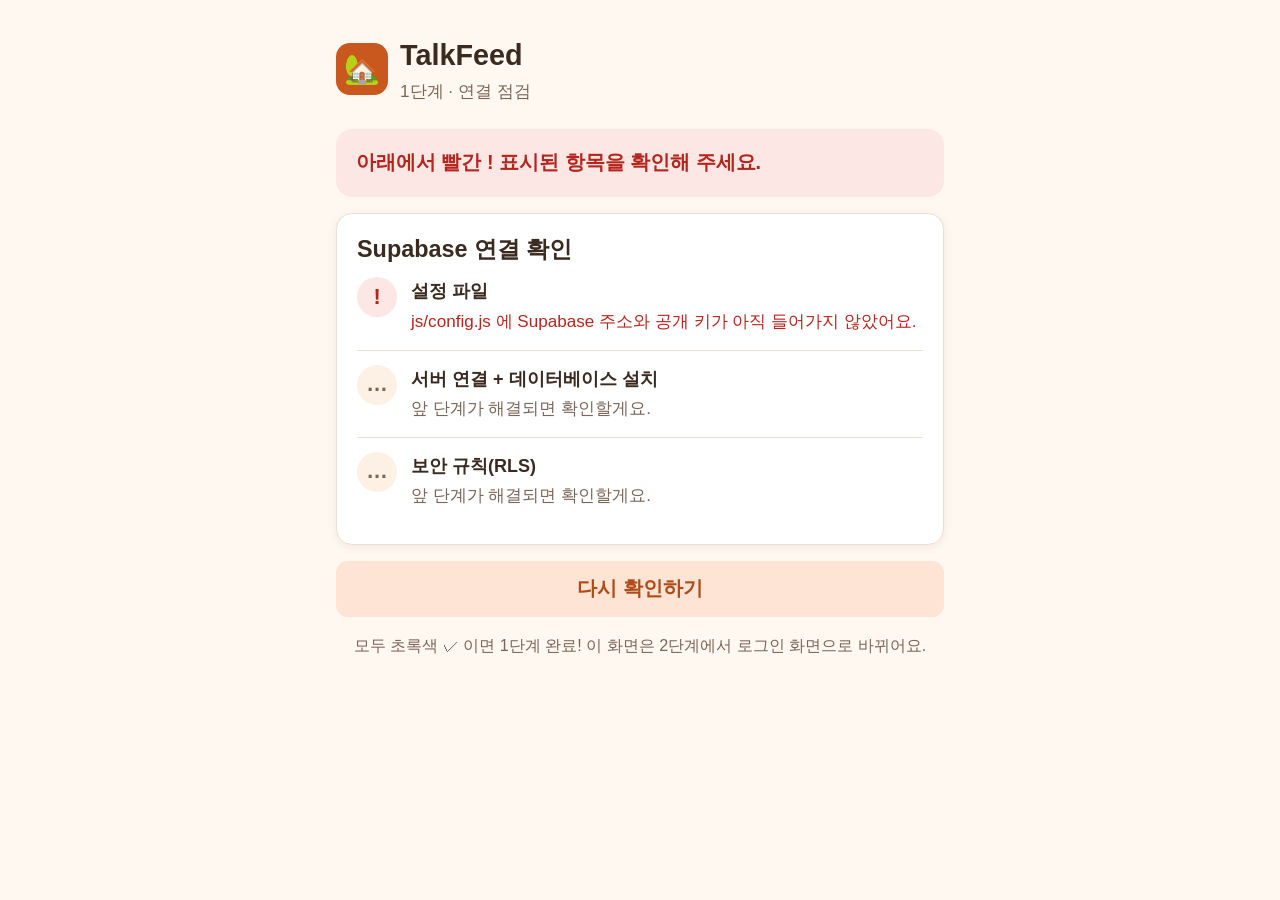
==== index.html @ 5d94b7b0 "1단계: 프로젝트 구조, Supabase 연결 점검 화면, DB 스키마와 RLS 설계 - 순수 HTML/CSS/JS 앱 골격 (큰 글씨, 누르기 쉬운 버튼, 따뜻한 색상) - Su" ====
<!doctype html>
<html lang="ko">
<head>
  <meta charset="utf-8">
  <meta name="viewport" content="width=device-width, initial-scale=1, viewport-fit=cover">
  <meta name="theme-color" content="#c9581f">
  <meta name="description" content="우리 가족끼리만 쓰는 소식·채팅 앱">
  <title>TalkFeed</title>
  <link rel="stylesheet" href="css/style.css">
  <!-- Supabase 라이브러리 (프로젝트에 포함된 파일) -->
  <script src="vendor/supabase.js" defer></script>
  <script type="module" src="js/app.js"></script>
</head>
<body>
  <div id="app">
    <div class="splash"><div class="spinner" aria-label="불러오는 중"></div></div>
  </div>
  <noscript>
    <p style="padding:20px">TalkFeed를 쓰려면 브라우저에서 JavaScript를 켜 주세요.</p>
  </noscript>
</body>
</html>
---- css/style.css ----
/* =====================================================================
   TalkFeed 디자인
   - 따뜻한 크림·주황 톤
   - 기본 글씨 18px (부모님도 읽기 쉽게)
   - 버튼 높이 최소 56px (손가락으로 누르기 쉽게)
   ===================================================================== */

:root {
  --bg: #fff8f1;
  --surface: #ffffff;
  --surface-soft: #fdf1e6;
  --primary: #c9581f;
  --primary-hover: #b04a16;
  --primary-soft: #fde4d4;
  --text: #3a2a20;
  --muted: #7a6558;
  --border: #eadfd4;
  --ok: #2e7d4f;
  --ok-soft: #e1f3e8;
  --warn: #a86200;
  --warn-soft: #fff1d6;
  --danger: #b3261e;
  --danger-soft: #fde7e5;

  --radius: 16px;
  --radius-sm: 12px;
  --shadow: 0 2px 10px rgba(90, 50, 20, 0.08);
  --tap: 56px;
  --max-width: 640px;

  --font: -apple-system, BlinkMacSystemFont, "Apple SD Gothic Neo", "Malgun Gothic",
    "Noto Sans KR", "Segoe UI", Roboto, sans-serif;
}

* { box-sizing: border-box; }

html {
  font-size: 18px;
  -webkit-text-size-adjust: 100%;
  text-size-adjust: 100%;
}

body {
  margin: 0;
  min-height: 100vh;
  min-height: 100dvh;
  background: var(--bg);
  color: var(--text);
  font-family: var(--font);
  line-height: 1.6;
  word-break: keep-all;
  overflow-wrap: anywhere;
  -webkit-tap-highlight-color: transparent;
}

img { max-width: 100%; display: block; }

h1, h2, h3 { line-height: 1.35; margin: 0 0 0.5em; }
h1 { font-size: 1.6rem; }
h2 { font-size: 1.3rem; }
h3 { font-size: 1.1rem; }
p { margin: 0 0 0.8em; }

a { color: var(--primary); }

/* ---------- 화면 틀 ---------- */
.page {
  width: 100%;
  max-width: var(--max-width);
  margin: 0 auto;
  padding: 20px 16px calc(32px + env(safe-area-inset-bottom));
}

.brand {
  display: flex;
  align-items: center;
  gap: 12px;
  margin: 12px 0 24px;
}
.brand-logo {
  width: 52px;
  height: 52px;
  border-radius: 14px;
  background: var(--primary);
  color: #fff;
  display: grid;
  place-items: center;
  font-size: 1.6rem;
  flex: none;
}
.brand-name { font-size: 1.6rem; font-weight: 800; margin: 0; }
.brand-sub { color: var(--muted); margin: 0; font-size: 0.95rem; }

/* ---------- 카드 ---------- */
.card {
  background: var(--surface);
  border: 1px solid var(--border);
  border-radius: var(--radius);
  box-shadow: var(--shadow);
  padding: 20px;
  margin-bottom: 16px;
}

/* ---------- 버튼 ---------- */
.btn {
  display: inline-flex;
  align-items: center;
  justify-content: center;
  gap: 8px;
  min-height: var(--tap);
  padding: 12px 22px;
  border: 0;
  border-radius: var(--radius-sm);
  background: var(--primary);
  color: #fff;
  font: inherit;
  font-size: 1.1rem;
  font-weight: 700;
  cursor: pointer;
  text-decoration: none;
  touch-action: manipulation;
}
.btn:hover { background: var(--primary-hover); }
.btn:active { transform: scale(0.98); }
.btn:disabled { opacity: 0.55; cursor: default; transform: none; }
.btn:focus-visible,
.input:focus-visible { outline: 3px solid #f2a679; outline-offset: 2px; }
.btn-block { display: flex; width: 100%; }
.btn-secondary { background: var(--primary-soft); color: var(--primary-hover); }
.btn-secondary:hover { background: #fbd5bd; }
.btn-ghost { background: transparent; color: var(--primary); }
.btn-ghost:hover { background: var(--primary-soft); }
.btn-danger { background: var(--danger); }

/* ---------- 입력칸 ---------- */
.field { margin-bottom: 16px; }
.label { display: block; font-weight: 700; margin-bottom: 6px; }
.input {
  width: 100%;
  min-height: var(--tap);
  padding: 12px 16px;
  border: 2px solid var(--border);
  border-radius: var(--radius-sm);
  background: #fff;
  color: var(--text);
  font: inherit;
  font-size: 1.05rem; /* 16px 이상이어야 아이폰에서 화면이 확대되지 않음 */
}
.input:focus { border-color: var(--primary); }
.hint { color: var(--muted); font-size: 0.9rem; margin-top: 4px; }

/* ---------- 점검 목록 (1단계 연결 확인 화면) ---------- */
.checklist { list-style: none; margin: 0; padding: 0; }
.check {
  display: flex;
  gap: 14px;
  align-items: flex-start;
  padding: 14px 0;
  border-top: 1px solid var(--border);
}
.check:first-child { border-top: 0; padding-top: 0; }
.check-icon {
  flex: none;
  width: 40px;
  height: 40px;
  border-radius: 50%;
  display: grid;
  place-items: center;
  font-size: 1.2rem;
  font-weight: 800;
  background: var(--surface-soft);
  color: var(--muted);
}
.check.ok .check-icon { background: var(--ok-soft); color: var(--ok); }
.check.fail .check-icon { background: var(--danger-soft); color: var(--danger); }
.check.warn .check-icon { background: var(--warn-soft); color: var(--warn); }
.check-title { font-weight: 700; margin: 0; }
.check-detail { margin: 2px 0 0; color: var(--muted); font-size: 0.95rem; }
.check.fail .check-detail { color: var(--danger); }

.banner {
  border-radius: var(--radius);
  padding: 18px 20px;
  font-weight: 700;
  font-size: 1.1rem;
  margin-bottom: 16px;
}
.banner.ok { background: var(--ok-soft); color: var(--ok); }
.banner.fail { background: var(--danger-soft); color: var(--danger); }
.banner.wait { background: var(--surface-soft); color: var(--muted); }

/* ---------- 로딩 ---------- */
.spinner {
  width: 22px;
  height: 22px;
  border: 3px solid currentColor;
  border-right-color: transparent;
  border-radius: 50%;
  animation: spin 0.8s linear infinite;
}
@keyframes spin { to { transform: rotate(360deg); } }

.splash {
  min-height: 100vh;
  min-height: 100dvh;
  display: grid;
  place-items: center;
  color: var(--muted);
}

/* ---------- 알림 토스트 ---------- */
.toast {
  position: fixed;
  left: 50%;
  bottom: calc(24px + env(safe-area-inset-bottom));
  transform: translateX(-50%);
  max-width: calc(100% - 32px);
  background: rgba(58, 42, 32, 0.94);
  color: #fff;
  padding: 14px 20px;
  border-radius: var(--radius-sm);
  font-size: 1rem;
  z-index: 1000;
}

.muted { color: var(--muted); }
.small { font-size: 0.9rem; }
.center { text-align: center; }
.stack > * + * { margin-top: 12px; }

@media (prefers-reduced-motion: reduce) {
  .spinner { animation-duration: 2s; }
  .btn:active { transform: none; }
}
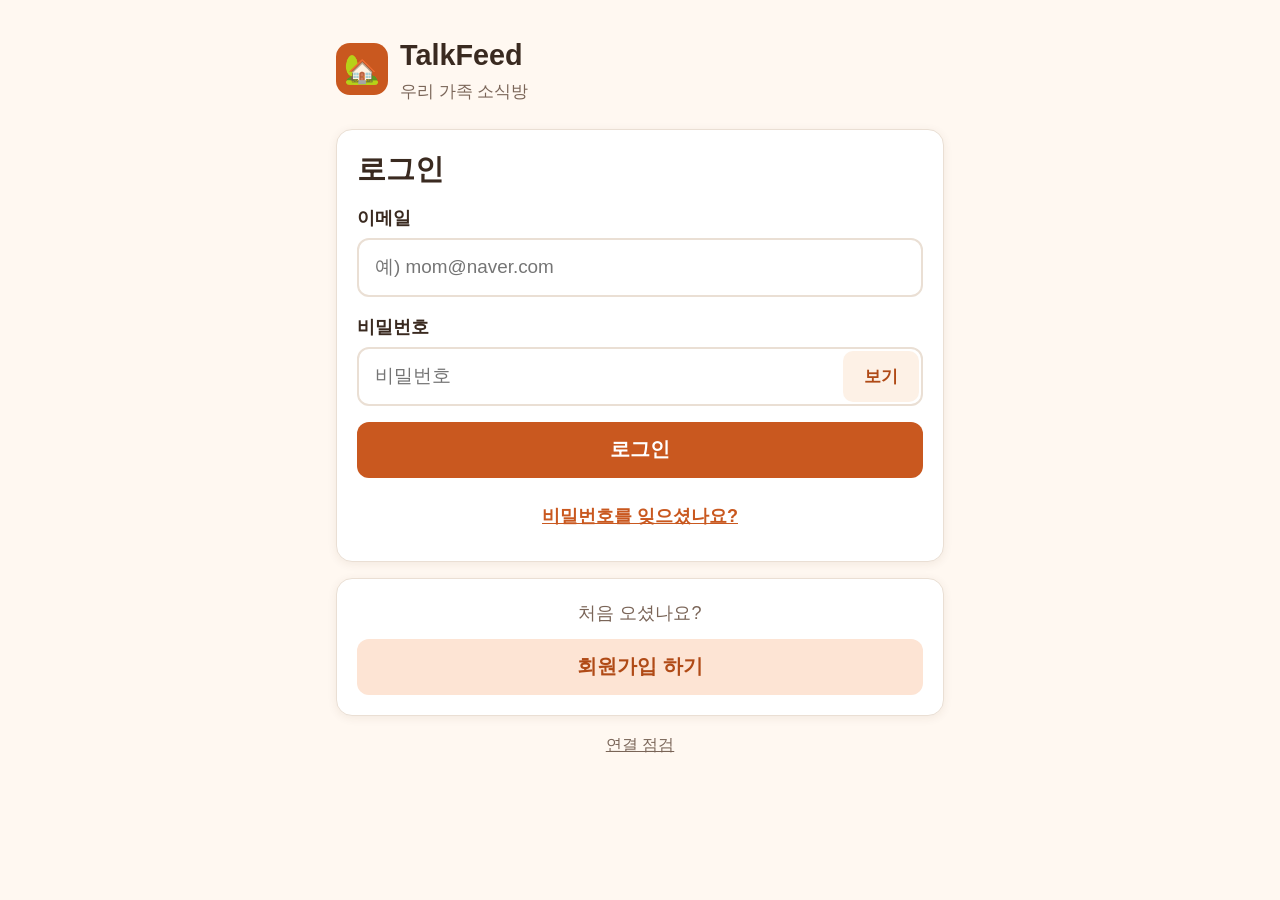
==== commit a9870b00: "5단계: 실시간 채팅 - 그룹 채팅방: 새로고침 없이 메시지 수신(Supabase Realtime), 날짜 줄, 이름·말풍선 묶음 - 사진 보내기(자동 축소, 한 번에 10장), " ====
--- a/index.html
+++ b/index.html
@@ -2,7 +2,7 @@
 <html lang="ko">
 <head>
   <meta charset="utf-8">
-  <meta name="viewport" content="width=device-width, initial-scale=1, viewport-fit=cover">
+  <meta name="viewport" content="width=device-width, initial-scale=1, viewport-fit=cover, interactive-widget=resizes-content">
   <meta name="theme-color" content="#c9581f">
   <meta name="description" content="우리 가족끼리만 쓰는 소식·채팅 앱">
   <title>TalkFeed</title>
--- a/css/style.css
+++ b/css/style.css
@@ -34,6 +34,9 @@
 
 * { box-sizing: border-box; }
 
+/* hidden 속성이 붙은 요소는 항상 숨김 (버튼 등의 display 설정보다 우선) */
+[hidden] { display: none !important; }
+
 html {
   font-size: 18px;
   -webkit-text-size-adjust: 100%;
@@ -189,6 +192,104 @@
 .banner.fail { background: var(--danger-soft); color: var(--danger); }
 .banner.wait { background: var(--surface-soft); color: var(--muted); }
 
+/* ---------- 위쪽 막대 ---------- */
+.appbar {
+  position: sticky;
+  top: 0;
+  z-index: 50;
+  background: rgba(255, 248, 241, 0.96);
+  backdrop-filter: blur(8px);
+  -webkit-backdrop-filter: blur(8px);
+  border-bottom: 1px solid var(--border);
+  padding-top: env(safe-area-inset-top);
+}
+.appbar-inner {
+  max-width: var(--max-width);
+  margin: 0 auto;
+  min-height: 64px;
+  padding: 0 8px;
+  display: grid;
+  grid-template-columns: 1fr auto 1fr;
+  align-items: center;
+  gap: 8px;
+}
+.appbar-title {
+  margin: 0;
+  font-size: 1.2rem;
+  font-weight: 800;
+  text-align: center;
+  white-space: nowrap;
+  overflow: hidden;
+  text-overflow: ellipsis;
+}
+.appbar-side { display: flex; align-items: center; min-width: 0; }
+.appbar-right { justify-content: flex-end; }
+
+.btn-small {
+  min-height: 48px;
+  padding: 8px 12px;
+  font-size: 1rem;
+}
+
+/* ---------- 비밀번호 칸 + 보기 버튼 ---------- */
+.pw-wrap { position: relative; }
+.pw-wrap .input { padding-right: 92px; }
+.pw-toggle {
+  position: absolute;
+  top: 4px;
+  right: 4px;
+  bottom: 4px;
+  min-width: 76px;
+  border: 0;
+  border-radius: 10px;
+  background: var(--surface-soft);
+  color: var(--primary-hover);
+  font: inherit;
+  font-size: 0.95rem;
+  font-weight: 700;
+  cursor: pointer;
+}
+
+/* ---------- 폼 안내/오류 상자 ---------- */
+.form-msg {
+  border-radius: var(--radius-sm);
+  padding: 14px 16px;
+  margin-bottom: 16px;
+  font-weight: 600;
+}
+.form-msg.error { background: var(--danger-soft); color: var(--danger); }
+.form-msg.success { background: var(--ok-soft); color: var(--ok); }
+.form-msg.info { background: var(--surface-soft); color: var(--muted); }
+
+.nick-status { margin: 6px 0 0; font-weight: 700; font-size: 0.95rem; min-height: 0; }
+.nick-status:empty { display: none; }
+.nick-status.good { color: var(--ok); }
+.nick-status.bad { color: var(--danger); }
+
+.link-strong { font-weight: 700; display: inline-block; padding: 10px 4px; }
+
+.spinner-sm { width: 18px; height: 18px; border-width: 3px; }
+
+/* ---------- 프로필 동그라미 ---------- */
+.avatar {
+  flex: none;
+  width: 44px;
+  height: 44px;
+  border-radius: 50%;
+  background: var(--primary-soft);
+  color: var(--primary-hover);
+  display: grid;
+  place-items: center;
+  font-weight: 800;
+  font-size: 1.1rem;
+}
+.avatar-sm { width: 32px; height: 32px; font-size: 0.9rem; }
+.avatar-lg { width: 64px; height: 64px; font-size: 1.6rem; }
+
+.welcome { display: flex; align-items: center; gap: 16px; }
+.welcome-hello { font-size: 1.25rem; font-weight: 800; margin: 0; }
+.big-emoji { font-size: 3rem; line-height: 1; }
+
 /* ---------- 로딩 ---------- */
 .spinner {
   width: 22px;
@@ -214,7 +315,9 @@
   left: 50%;
   bottom: calc(24px + env(safe-area-inset-bottom));
   transform: translateX(-50%);
+  width: max-content;
   max-width: calc(100% - 32px);
+  text-align: center;
   background: rgba(58, 42, 32, 0.94);
   color: #fff;
   padding: 14px 20px;
@@ -232,3 +335,546 @@
   .spinner { animation-duration: 2s; }
   .btn:active { transform: none; }
 }
+
+/* ---------- 3단계: 홈 · 초대 · 그룹 ---------- */
+.section-title {
+  font-size: 1.15rem;
+  margin: 8px 4px 12px;
+}
+
+.invite-card {
+  border: 2px solid #f2b48f;
+  background: #fffaf6;
+}
+.invite-from { color: var(--muted); margin: 0 0 4px; font-size: 0.95rem; }
+.invite-group { font-size: 1.35rem; font-weight: 800; margin: 0 0 6px; }
+
+.btn-row { display: grid; grid-template-columns: 2fr 1fr; gap: 10px; }
+
+.group-list { list-style: none; margin: 0 0 16px; padding: 0; }
+.group-list li + li { margin-top: 12px; }
+.group-item {
+  display: flex;
+  align-items: center;
+  gap: 14px;
+  min-height: 84px;
+  padding: 16px 18px;
+  background: var(--surface);
+  border: 1px solid var(--border);
+  border-radius: var(--radius);
+  box-shadow: var(--shadow);
+  color: var(--text);
+  text-decoration: none;
+}
+.group-item:active { background: var(--surface-soft); }
+.group-icon {
+  flex: none;
+  width: 52px;
+  height: 52px;
+  border-radius: 14px;
+  background: var(--primary-soft);
+  display: grid;
+  place-items: center;
+  font-size: 1.6rem;
+}
+.group-text { flex: 1; min-width: 0; }
+.group-name {
+  margin: 0;
+  font-size: 1.15rem;
+  font-weight: 800;
+  overflow: hidden;
+  text-overflow: ellipsis;
+  white-space: nowrap;
+}
+.chevron { color: var(--muted); font-size: 2rem; line-height: 1; }
+
+.empty { text-align: center; padding: 8px 0 4px; }
+.empty .big-emoji { margin-bottom: 8px; }
+.empty-title { font-size: 1.15rem; font-weight: 800; margin-bottom: 6px; }
+
+.my-nick {
+  background: var(--surface-soft);
+  border-radius: var(--radius-sm);
+  padding: 14px 16px;
+  margin: 12px 0 16px;
+  text-align: center;
+}
+.my-nick-value { font-size: 1.5rem; font-weight: 800; color: var(--primary-hover); margin: 4px 0 0; }
+
+/* 아래쪽 탭 (소식 · 채팅 · 가족) */
+.page-with-tabs { padding-bottom: calc(110px + env(safe-area-inset-bottom)); }
+.tabbar {
+  position: fixed;
+  left: 0;
+  right: 0;
+  bottom: 0;
+  z-index: 60;
+  background: rgba(255, 255, 255, 0.97);
+  border-top: 1px solid var(--border);
+  padding-bottom: env(safe-area-inset-bottom);
+  box-shadow: 0 -2px 10px rgba(90, 50, 20, 0.06);
+}
+.tabbar-inner {
+  max-width: var(--max-width);
+  margin: 0 auto;
+  display: grid;
+  grid-template-columns: repeat(3, 1fr);
+}
+.tab {
+  display: flex;
+  flex-direction: column;
+  align-items: center;
+  justify-content: center;
+  gap: 2px;
+  min-height: 68px;
+  color: var(--muted);
+  text-decoration: none;
+  font-weight: 700;
+  font-size: 0.95rem;
+  position: relative;
+}
+.tab-icon { font-size: 1.5rem; line-height: 1.1; filter: grayscale(0.6); opacity: 0.75; }
+.tab.active { color: var(--primary); }
+.tab.active .tab-icon { filter: none; opacity: 1; }
+.tab.active::before {
+  content: '';
+  position: absolute;
+  top: 0;
+  left: 25%;
+  right: 25%;
+  height: 4px;
+  border-radius: 0 0 4px 4px;
+  background: var(--primary);
+}
+
+/* 사람 목록 */
+.people { list-style: none; margin: 0; padding: 0; }
+.person {
+  display: flex;
+  align-items: center;
+  gap: 12px;
+  padding: 12px 0;
+  border-top: 1px solid var(--border);
+}
+.person:first-child { border-top: 0; padding-top: 0; }
+.person:last-child { padding-bottom: 0; }
+.person-text { flex: 1; min-width: 0; }
+.person-name { margin: 0; font-weight: 700; display: flex; flex-wrap: wrap; align-items: center; gap: 6px; }
+.badge {
+  display: inline-block;
+  font-size: 0.8rem;
+  font-weight: 700;
+  padding: 1px 8px;
+  border-radius: 999px;
+  background: var(--surface-soft);
+  color: var(--muted);
+}
+.badge-owner { background: var(--primary-soft); color: var(--primary-hover); }
+
+.btn-danger-text { color: var(--danger); }
+.btn-danger-text:hover { background: var(--danger-soft); }
+
+/* 아래쪽 탭이 있는 화면에서는 알림 문구를 탭 위로 */
+body:has(.tabbar) .toast { bottom: calc(88px + env(safe-area-inset-bottom)); }
+
+/* ---------- 4단계: 소식(피드) ---------- */
+.textarea { min-height: 0; resize: vertical; line-height: 1.6; display: block; }
+
+.compose-prompt {
+  display: flex;
+  align-items: center;
+  gap: 12px;
+  padding: 14px 16px;
+  text-decoration: none;
+  color: var(--muted);
+}
+.compose-fake-input {
+  flex: 1;
+  min-width: 0;
+  white-space: nowrap;
+  overflow: hidden;
+  text-overflow: ellipsis;
+  min-height: 52px;
+  display: flex;
+  align-items: center;
+  padding: 0 16px;
+  border: 2px solid var(--border);
+  border-radius: 999px;
+  background: var(--bg);
+  font-size: 1rem;
+  line-height: 48px;
+  display: block;
+}
+.compose-photo { font-size: 1.6rem; }
+
+.new-pill {
+  position: sticky;
+  top: calc(72px + env(safe-area-inset-top));
+  z-index: 40;
+  display: block;
+  margin: 0 auto 12px;
+  padding: 12px 20px;
+  border: 0;
+  border-radius: 999px;
+  background: var(--primary);
+  color: #fff;
+  font: inherit;
+  font-weight: 700;
+  box-shadow: 0 4px 14px rgba(150, 70, 20, 0.3);
+  cursor: pointer;
+}
+.new-pill[hidden] { display: none; }
+
+.post { padding: 18px 16px 8px; }
+.post-head { display: flex; align-items: center; gap: 12px; margin-bottom: 12px; }
+.post-meta { flex: 1; min-width: 0; }
+.post-author { margin: 0; font-weight: 800; }
+.post-time { margin: 0; color: var(--muted); font-size: 0.9rem; }
+.more-btn {
+  flex: none;
+  width: 48px;
+  height: 48px;
+  border: 0;
+  border-radius: 50%;
+  background: transparent;
+  color: var(--muted);
+  font-size: 1.6rem;
+  line-height: 1;
+  cursor: pointer;
+}
+.more-btn:hover, .more-btn[aria-expanded='true'] { background: var(--surface-soft); }
+.owner-menu { display: grid; grid-template-columns: 1fr 1fr; gap: 8px; margin-bottom: 12px; }
+.owner-menu[hidden] { display: none; }
+.owner-menu .btn { font-size: 1rem; padding: 10px; }
+
+.post-text { white-space: pre-wrap; font-size: 1.05rem; margin: 0 0 12px; }
+.post-text.clamp {
+  display: -webkit-box;
+  -webkit-line-clamp: 8;
+  -webkit-box-orient: vertical;
+  overflow: hidden;
+}
+.read-more { display: inline-block; font-weight: 700; margin: -6px 0 12px; padding: 6px 0; }
+
+/* 사진 묶음 */
+.photos {
+  display: grid;
+  gap: 4px;
+  margin: 0 -16px 8px;
+  overflow: hidden;
+}
+.photos-1 { grid-template-columns: 1fr; }
+.photos-2, .photos-3, .photos-4 { grid-template-columns: 1fr 1fr; }
+.photos-3 .photo:first-child { grid-column: 1 / -1; }
+.photo {
+  position: relative;
+  display: block;
+  padding: 0;
+  border: 0;
+  background: var(--surface-soft);
+  cursor: zoom-in;
+  aspect-ratio: 1 / 1;
+  overflow: hidden;
+}
+.photos-1 .photo { aspect-ratio: auto; max-height: 75vh; }
+.photos-3 .photo:first-child { aspect-ratio: 16 / 9; }
+.photo img { width: 100%; height: 100%; object-fit: cover; }
+.photos-1 .photo img { height: auto; max-height: 75vh; object-fit: contain; margin: 0 auto; }
+.photo-more {
+  position: absolute;
+  inset: 0;
+  display: grid;
+  place-items: center;
+  background: rgba(0, 0, 0, 0.45);
+  color: #fff;
+  font-size: 1.8rem;
+  font-weight: 800;
+}
+.photo-missing {
+  display: grid;
+  place-items: center;
+  height: 100%;
+  min-height: 120px;
+  color: var(--muted);
+  font-size: 0.9rem;
+}
+.photos-stacked { grid-template-columns: 1fr; gap: 8px; }
+.photos-stacked .photo { aspect-ratio: auto; }
+.photos-stacked .photo img { height: auto; object-fit: contain; }
+
+.post-actions {
+  display: grid;
+  grid-template-columns: 1fr 1fr;
+  border-top: 1px solid var(--border);
+  margin: 4px -16px 0;
+}
+.post-actions:has(> :only-child) { grid-template-columns: 1fr; }
+.action {
+  display: flex;
+  align-items: center;
+  justify-content: center;
+  gap: 8px;
+  min-height: 56px;
+  border: 0;
+  background: transparent;
+  color: var(--text);
+  font: inherit;
+  font-weight: 700;
+  text-decoration: none;
+  cursor: pointer;
+}
+.action:hover { background: var(--surface-soft); }
+.action.liked { color: #d0342c; }
+.like-icon { font-size: 1.3rem; }
+.likers { margin: 0; padding: 0 0 10px; color: var(--muted); font-size: 0.95rem; }
+.likers:empty { display: none; }
+
+/* 댓글 */
+.comment-list { list-style: none; margin: 0; padding: 0; }
+.comment { display: flex; gap: 10px; padding: 12px 0; border-top: 1px solid var(--border); }
+.comment:first-child { border-top: 0; padding-top: 4px; }
+.comment-body { flex: 1; min-width: 0; }
+.comment-meta { margin: 0; color: var(--muted); font-size: 0.9rem; }
+.comment-meta strong { color: var(--text); font-size: 1rem; }
+.comment-text { margin: 2px 0 0; white-space: pre-wrap; }
+.comment-tools { display: flex; gap: 4px; margin-top: 4px; }
+.comment-body .textarea { margin-top: 6px; }
+.link-btn {
+  min-height: 40px;
+  padding: 4px 10px;
+  border: 0;
+  border-radius: 8px;
+  background: transparent;
+  color: var(--muted);
+  font: inherit;
+  font-size: 0.95rem;
+  font-weight: 700;
+  cursor: pointer;
+}
+.link-btn:hover { background: var(--surface-soft); }
+.link-btn.danger { color: var(--danger); }
+
+/* 아래쪽 고정 입력칸 (댓글, 채팅) */
+.page-with-composer { padding-bottom: calc(110px + env(safe-area-inset-bottom)); }
+.composer {
+  position: fixed;
+  left: 0;
+  right: 0;
+  bottom: 0;
+  z-index: 60;
+  background: rgba(255, 255, 255, 0.98);
+  border-top: 1px solid var(--border);
+  padding: 10px 12px calc(10px + env(safe-area-inset-bottom));
+  box-shadow: 0 -2px 10px rgba(90, 50, 20, 0.06);
+}
+.composer-inner {
+  max-width: var(--max-width);
+  margin: 0 auto;
+  display: flex;
+  align-items: flex-end;
+  gap: 8px;
+}
+.composer-input { flex: 1; resize: none; max-height: 160px; min-height: 52px; padding: 12px 14px; }
+.composer-send { flex: none; min-width: 76px; min-height: 52px; padding: 10px 16px; }
+body:has(.composer) .toast { bottom: calc(96px + env(safe-area-inset-bottom)); }
+
+/* 글쓰기: 사진 미리보기 */
+.thumbs {
+  display: grid;
+  grid-template-columns: repeat(auto-fill, minmax(92px, 1fr));
+  gap: 8px;
+  margin: 12px 0;
+}
+.thumbs:empty { display: none; }
+.thumb { position: relative; aspect-ratio: 1 / 1; border-radius: 12px; overflow: hidden; background: var(--surface-soft); }
+.thumb img { width: 100%; height: 100%; object-fit: cover; }
+.thumb-remove {
+  position: absolute;
+  top: 4px;
+  right: 4px;
+  width: 36px;
+  height: 36px;
+  border: 0;
+  border-radius: 50%;
+  background: rgba(0, 0, 0, 0.6);
+  color: #fff;
+  font-size: 1rem;
+  font-weight: 800;
+  cursor: pointer;
+}
+
+/* 사진 크게 보기 */
+.no-scroll { overflow: hidden; }
+.lightbox {
+  position: fixed;
+  inset: 0;
+  z-index: 2000;
+  background: rgba(10, 6, 4, 0.94);
+  display: grid;
+  place-items: center;
+  padding: calc(64px + env(safe-area-inset-top)) 8px calc(24px + env(safe-area-inset-bottom));
+}
+.lb-img { max-width: 100%; max-height: 100%; object-fit: contain; }
+.lb-close {
+  position: absolute;
+  top: calc(10px + env(safe-area-inset-top));
+  right: 10px;
+  min-height: 48px;
+  padding: 8px 16px;
+  border: 0;
+  border-radius: 999px;
+  background: rgba(255, 255, 255, 0.18);
+  color: #fff;
+  font: inherit;
+  font-weight: 700;
+  cursor: pointer;
+}
+.lb-counter {
+  position: absolute;
+  top: calc(20px + env(safe-area-inset-top));
+  left: 16px;
+  color: #fff;
+  font-weight: 700;
+}
+.lb-nav {
+  position: absolute;
+  top: 50%;
+  transform: translateY(-50%);
+  width: 56px;
+  height: 56px;
+  border: 0;
+  border-radius: 50%;
+  background: rgba(255, 255, 255, 0.18);
+  color: #fff;
+  font-size: 2rem;
+  line-height: 1;
+  cursor: pointer;
+}
+.lb-prev { left: 8px; }
+.lb-next { right: 8px; }
+.lb-nav[hidden] { display: none; }
+
+/* 아주 작은 휴대폰(폭 360px 이하): 글쓰기 칸을 넓게 */
+@media (max-width: 360px) {
+  .compose-photo { display: none; }
+  .compose-fake-input { padding: 0 12px; }
+}
+
+/* ---------- 5단계: 채팅 ---------- */
+/* 키보드 높이(--kb)만큼 아래쪽 입력칸을 올림 */
+.composer { bottom: var(--kb, 0px); }
+
+.page-chat { padding-top: 12px; padding-bottom: calc(170px + env(safe-area-inset-bottom)); }
+.chat-composer { bottom: calc(68px + env(safe-area-inset-bottom) + var(--kb, 0px)); box-shadow: none; }
+/* 글자를 입력하는 동안에는 아래쪽 탭을 숨기고 입력칸을 맨 아래로 */
+body.typing .tabbar { display: none; }
+body.typing .chat-composer { bottom: var(--kb, 0px); }
+body.typing .page-chat { padding-bottom: calc(100px + env(safe-area-inset-bottom)); }
+
+.composer-photo {
+  flex: none;
+  width: 52px;
+  height: 52px;
+  border: 0;
+  border-radius: 12px;
+  background: var(--surface-soft);
+  font-size: 1.5rem;
+  cursor: pointer;
+}
+
+.chat-list { display: flex; flex-direction: column; gap: 6px; }
+.chat-empty { margin-top: 8px; }
+.chat-day { text-align: center; margin: 14px 0 8px; }
+.chat-day span {
+  display: inline-block;
+  padding: 4px 14px;
+  border-radius: 999px;
+  background: rgba(90, 50, 20, 0.08);
+  color: var(--muted);
+  font-size: 0.85rem;
+  font-weight: 600;
+}
+
+.chat-row { display: flex; align-items: flex-start; gap: 8px; max-width: 100%; }
+.chat-row.theirs:not(.continued) { margin-top: 8px; }
+.chat-row.mine { justify-content: flex-end; }
+.chat-avatar-space { width: 32px; flex: none; }
+.chat-col { min-width: 0; max-width: 88%; display: flex; flex-direction: column; }
+.chat-row.mine .chat-col { align-items: flex-end; }
+.chat-name { margin: 0 0 4px; font-size: 0.9rem; font-weight: 700; color: var(--muted); }
+.chat-line { display: flex; align-items: flex-end; gap: 6px; max-width: 100%; }
+.chat-row.mine .chat-line { flex-direction: row-reverse; }
+
+.chat-bubble {
+  padding: 10px 14px;
+  border-radius: 18px;
+  background: var(--surface);
+  border: 1px solid var(--border);
+  white-space: pre-wrap;
+  overflow-wrap: anywhere;
+  font-size: 1.05rem;
+  line-height: 1.5;
+  min-width: 0;
+}
+.chat-row.theirs .chat-bubble { border-top-left-radius: 6px; }
+.chat-row.mine .chat-bubble {
+  background: #ffd9b8;
+  border-color: #f7c49b;
+  border-top-right-radius: 6px;
+}
+.chat-row.continued .chat-bubble { border-radius: 18px; }
+
+.chat-photo {
+  display: block;
+  padding: 0;
+  border: 0;
+  border-radius: 16px;
+  overflow: hidden;
+  background: var(--surface-soft);
+  cursor: zoom-in;
+  max-width: 240px;
+}
+.chat-photo img { display: block; max-width: 100%; max-height: 320px; object-fit: cover; }
+.chat-photo .photo-missing { display: block; padding: 24px 16px; min-height: 0; }
+.chat-photo.pending img { opacity: 0.6; }
+
+.chat-meta {
+  flex: none;
+  display: flex;
+  flex-direction: column;
+  align-items: flex-start;
+  font-size: 0.8rem;
+  line-height: 1.2;
+  color: var(--muted);
+  padding-bottom: 2px;
+}
+.chat-row.mine .chat-meta { align-items: flex-end; }
+.chat-unread { color: #d98200; font-weight: 800; font-size: 0.85rem; }
+.chat-unread:empty { display: none; }
+.chat-status { color: var(--muted); display: flex; flex-direction: column; align-items: flex-end; gap: 2px; }
+.chat-failed { color: var(--danger); font-weight: 700; }
+.chat-row.pending .chat-bubble { opacity: 0.7; }
+
+.chat-new-pill {
+  position: fixed;
+  top: auto;
+  bottom: calc(150px + env(safe-area-inset-bottom) + var(--kb, 0px));
+  left: 50%;
+  transform: translateX(-50%);
+  z-index: 70;
+}
+
+/* 탭의 안 읽은 수 표시 */
+.tab-badge, .unread-badge {
+  min-width: 24px;
+  padding: 1px 8px;
+  border-radius: 999px;
+  background: #e5484d;
+  color: #fff;
+  font-size: 0.8rem;
+  font-weight: 800;
+  line-height: 1.5;
+  text-align: center;
+}
+.tab-badge { position: absolute; top: 6px; left: calc(50% + 8px); }
+.unread-badge { flex: none; font-size: 0.95rem; padding: 4px 10px; }
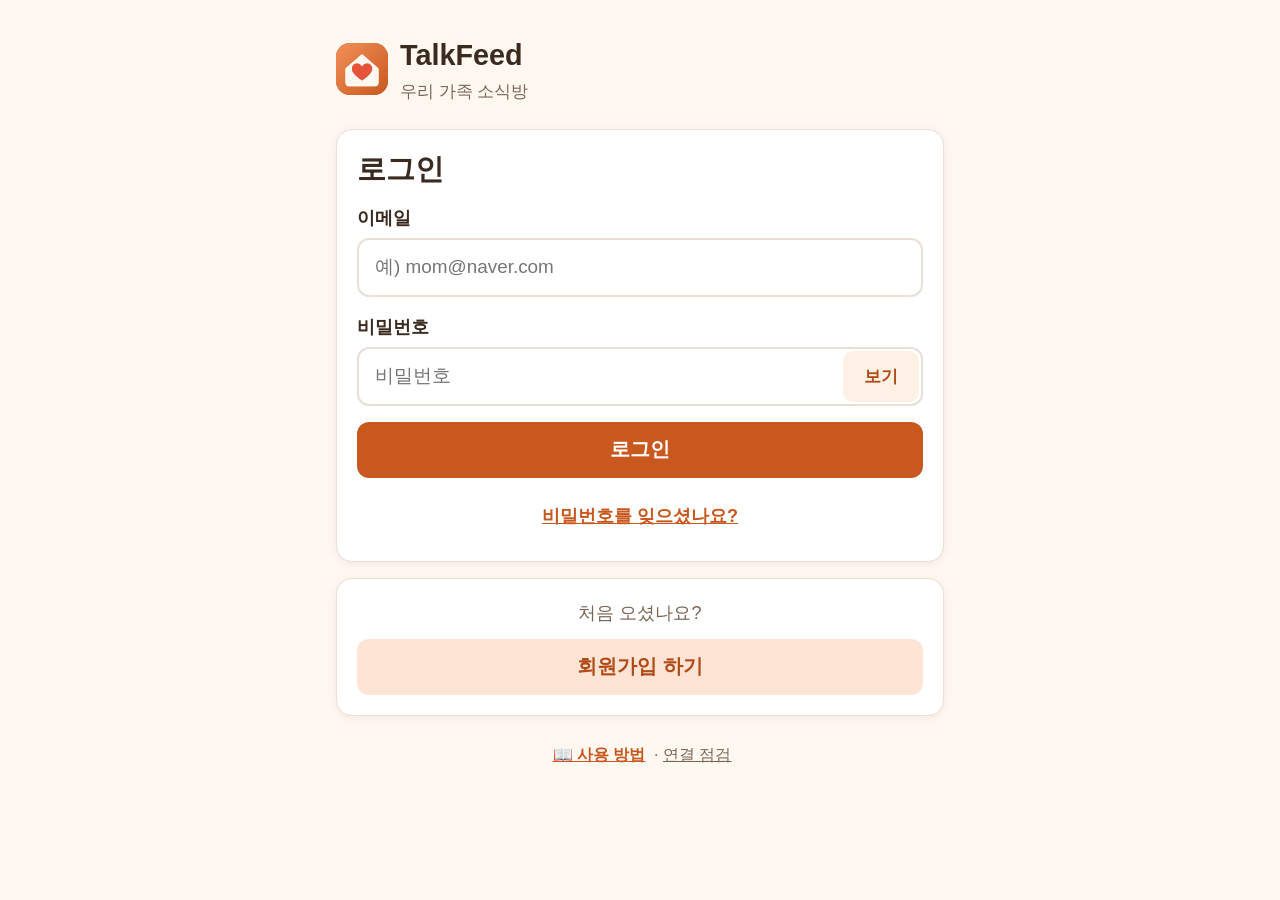
==== commit c93166db: "6단계: PWA(홈 화면 앱), 사용 방법, 가족 초대 링크, 보안 머리말 - 앱 아이콘(집 + 하트)과 manifest, 아이폰 홈 화면 설정 - 서비스 워커: 앱 화면 저장(인" ====
--- a/index.html
+++ b/index.html
@@ -6,6 +6,15 @@
   <meta name="theme-color" content="#c9581f">
   <meta name="description" content="우리 가족끼리만 쓰는 소식·채팅 앱">
   <title>TalkFeed</title>
+  <!-- 휴대폰 홈 화면에 앱처럼 추가하기 (PWA) -->
+  <link rel="manifest" href="/manifest.webmanifest">
+  <link rel="icon" href="/icons/favicon-32.png" sizes="32x32" type="image/png">
+  <link rel="icon" href="/icons/icon.svg" type="image/svg+xml">
+  <link rel="apple-touch-icon" href="/icons/apple-touch-icon.png">
+  <meta name="apple-mobile-web-app-capable" content="yes">
+  <meta name="mobile-web-app-capable" content="yes">
+  <meta name="apple-mobile-web-app-title" content="TalkFeed">
+  <meta name="apple-mobile-web-app-status-bar-style" content="default">
   <link rel="stylesheet" href="css/style.css">
   <!-- Supabase 라이브러리 (프로젝트에 포함된 파일) -->
   <script src="vendor/supabase.js" defer></script>
--- a/css/style.css
+++ b/css/style.css
@@ -878,3 +878,29 @@
 }
 .tab-badge { position: absolute; top: 6px; left: calc(50% + 8px); }
 .unread-badge { flex: none; font-size: 0.95rem; padding: 4px 10px; }
+
+/* ---------- 6단계: 설치 안내 · 사용 방법 ---------- */
+img.brand-logo { object-fit: cover; }
+
+.notice {
+  border-radius: var(--radius);
+  padding: 16px 18px;
+  margin-bottom: 16px;
+  border: 2px solid var(--border);
+  background: var(--surface);
+}
+.notice p { margin: 0 0 12px; }
+.notice-title { font-weight: 800; font-size: 1.1rem; }
+.notice-warn { border-color: #f2c66d; background: var(--warn-soft); }
+.notice-install { border-color: #f2b48f; background: #fffaf6; }
+
+.help h2 { margin-bottom: 12px; }
+.help h3 { margin: 18px 0 8px; font-size: 1.05rem; color: var(--primary-hover); }
+.help h3:first-of-type { margin-top: 8px; }
+.steps { margin: 0 0 8px; padding-left: 1.4em; }
+.steps li { margin-bottom: 8px; padding-left: 4px; }
+.bullets { margin: 0; padding-left: 1.2em; }
+.bullets li { margin-bottom: 10px; }
+
+.share-hint { margin-top: 20px; padding-top: 16px; border-top: 1px dashed var(--border); }
+.share-hint p { margin-bottom: 10px; }
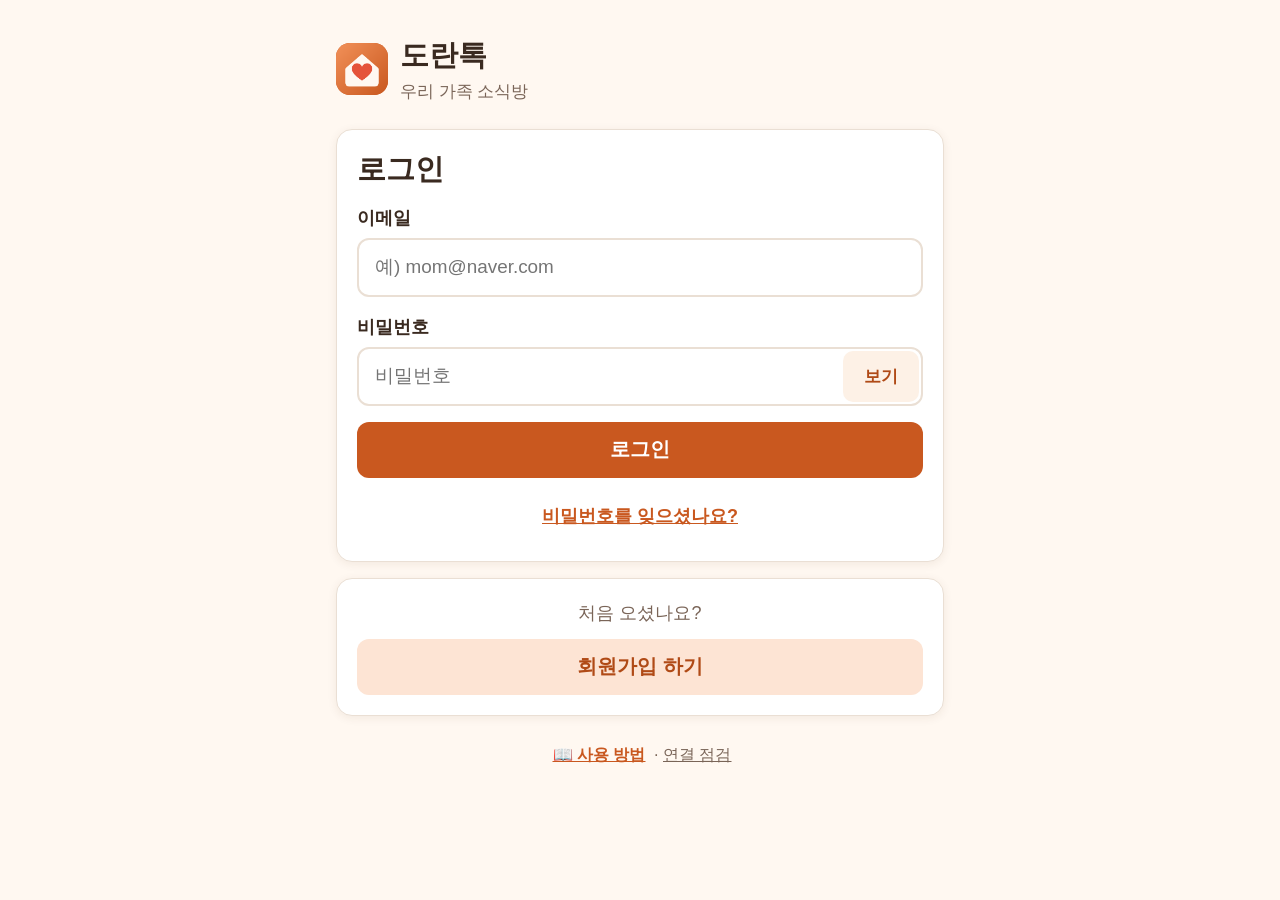
==== commit 1b1c130f: "앱 이름을 도란톡으로 변경, dorantalk.com 연결 안내서 추가 - 화면에 보이는 이름(로그인, 제목, 홈 화면 아이콘 이름, 초대 문구, 사용 방법)을 도란톡으로 - 내부" ====
--- a/index.html
+++ b/index.html
@@ -4,8 +4,8 @@
   <meta charset="utf-8">
   <meta name="viewport" content="width=device-width, initial-scale=1, viewport-fit=cover, interactive-widget=resizes-content">
   <meta name="theme-color" content="#c9581f">
-  <meta name="description" content="우리 가족끼리만 쓰는 소식·채팅 앱">
-  <title>TalkFeed</title>
+  <meta name="description" content="도란톡 - 가족끼리만 쓰는 소식·채팅 앱">
+  <title>도란톡</title>
   <!-- 휴대폰 홈 화면에 앱처럼 추가하기 (PWA) -->
   <link rel="manifest" href="/manifest.webmanifest">
   <link rel="icon" href="/icons/favicon-32.png" sizes="32x32" type="image/png">
@@ -13,7 +13,7 @@
   <link rel="apple-touch-icon" href="/icons/apple-touch-icon.png">
   <meta name="apple-mobile-web-app-capable" content="yes">
   <meta name="mobile-web-app-capable" content="yes">
-  <meta name="apple-mobile-web-app-title" content="TalkFeed">
+  <meta name="apple-mobile-web-app-title" content="도란톡">
   <meta name="apple-mobile-web-app-status-bar-style" content="default">
   <link rel="stylesheet" href="css/style.css">
   <!-- Supabase 라이브러리 (프로젝트에 포함된 파일) -->
@@ -25,7 +25,7 @@
     <div class="splash"><div class="spinner" aria-label="불러오는 중"></div></div>
   </div>
   <noscript>
-    <p style="padding:20px">TalkFeed를 쓰려면 브라우저에서 JavaScript를 켜 주세요.</p>
+    <p style="padding:20px">도란톡을 쓰려면 브라우저에서 JavaScript를 켜 주세요.</p>
   </noscript>
 </body>
 </html>
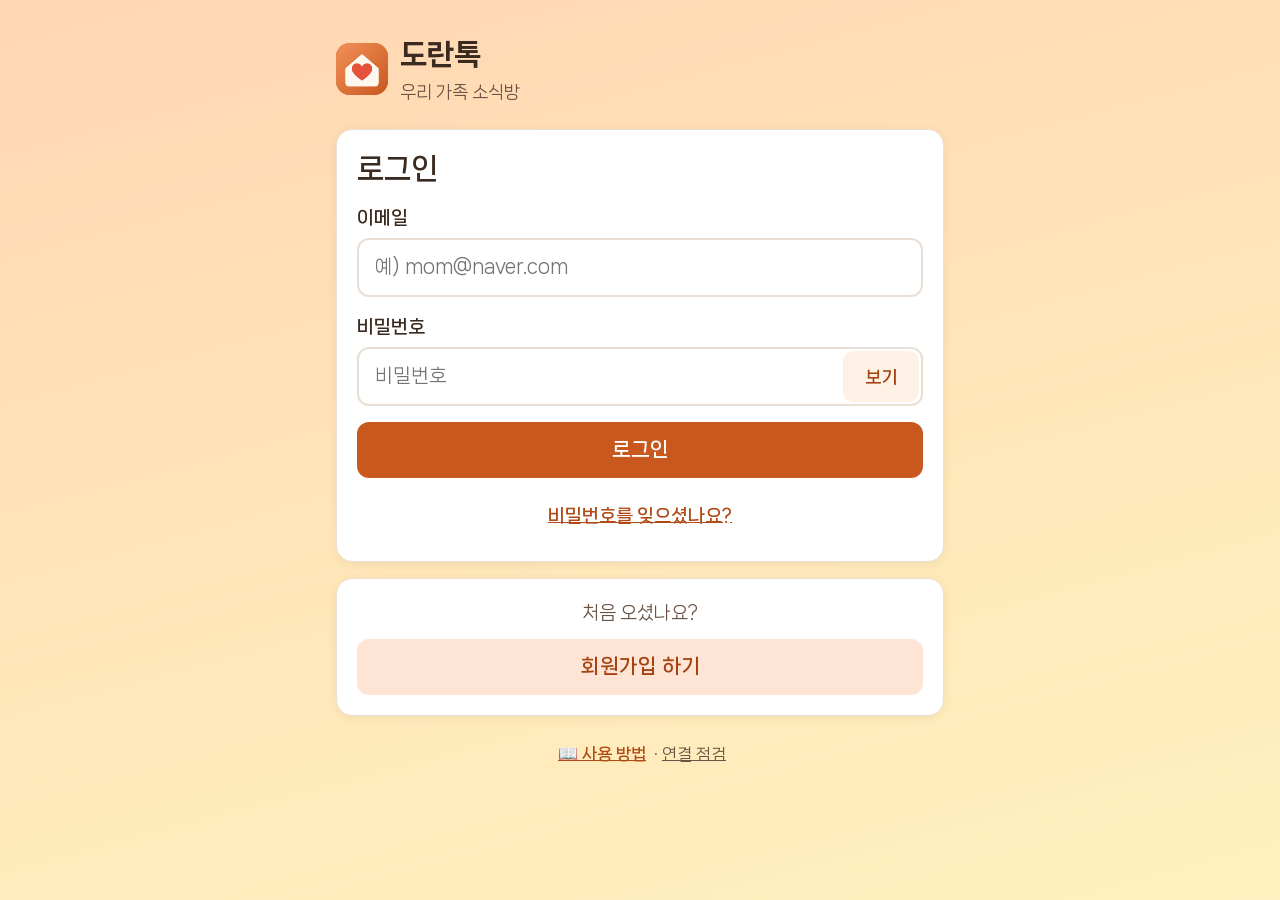
==== commit 945c84e1: "배경 테마 선택 추가 (화이트·블랙·베이지·블루) - 내 정보 화면에 테마 고르기: 미리보기 4개, 누르면 바로 적용, 휴대폰에 기억 - 베이지: 주황→노랑 그라데이션, 블루: 파" ====
--- a/index.html
+++ b/index.html
@@ -1,5 +1,5 @@
 <!doctype html>
-<html lang="ko">
+<html lang="ko" data-theme="beige">
 <head>
   <meta charset="utf-8">
   <meta name="viewport" content="width=device-width, initial-scale=1, viewport-fit=cover, interactive-widget=resizes-content">
@@ -15,6 +15,8 @@
   <meta name="mobile-web-app-capable" content="yes">
   <meta name="apple-mobile-web-app-title" content="도란톡">
   <meta name="apple-mobile-web-app-status-bar-style" content="default">
+  <!-- 저장해 둔 배경 테마를 화면을 그리기 전에 먼저 적용 -->
+  <script src="js/theme-boot.js"></script>
   <link rel="stylesheet" href="css/style.css">
   <!-- Supabase 라이브러리 (프로젝트에 포함된 파일) -->
   <script src="vendor/supabase.js" defer></script>
--- a/css/style.css
+++ b/css/style.css
@@ -1,3 +1,30 @@
+/* =====================================================================
+   글꼴: 네이버 나눔스퀘어 네오 (네이버 나눔글꼴 라이선스, fonts/LICENSE.txt)
+   - 앱 안에 글꼴 파일을 넣어 두어 외부 사이트 없이 쓰고, 한 번 받으면 휴대폰에 저장돼요
+   - 글꼴을 받는 동안에는 기본 글꼴로 먼저 보여 줘요(font-display: swap)
+   ===================================================================== */
+@font-face {
+  font-family: 'NanumSquare Neo';
+  src: url('../fonts/NanumSquareNeo-Regular.woff2') format('woff2');
+  font-weight: 400;
+  font-style: normal;
+  font-display: swap;
+}
+@font-face {
+  font-family: 'NanumSquare Neo';
+  src: url('../fonts/NanumSquareNeo-Bold.woff2') format('woff2');
+  font-weight: 700;
+  font-style: normal;
+  font-display: swap;
+}
+@font-face {
+  font-family: 'NanumSquare Neo';
+  src: url('../fonts/NanumSquareNeo-ExtraBold.woff2') format('woff2');
+  font-weight: 800;
+  font-style: normal;
+  font-display: swap;
+}
+
 /* =====================================================================
    TalkFeed 디자인
    - 따뜻한 크림·주황 톤
@@ -22,14 +49,139 @@
   --danger: #b3261e;
   --danger-soft: #fde7e5;
 
+  /* 테마마다 바뀌는 색 (아래 [data-theme] 에서 덮어씀) */
+  --bg-gradient: none;
+  --accent-text: #b04a16;      /* 글자로 쓰는 강조색 (링크, 선택된 탭) */
+  --accent-strong: #a3420f;    /* 연한 강조 배경 위의 글자 */
+  --on-primary: #ffffff;       /* 주황(기본색) 버튼 위 글자 */
+  --input-bg: #ffffff;
+  --focus-ring: #f2a679;
+  --secondary-hover: #fbd5bd;
+  --bar-bg: rgba(255, 248, 241, 0.92);
+  --bottom-bar-bg: rgba(255, 255, 255, 0.97);
+  --bar-shadow: 0 -2px 10px rgba(90, 50, 20, 0.06);
+  --toast-bg: rgba(58, 42, 32, 0.94);
+  --highlight-border: #f2b48f;
+  --highlight-bg: #fffaf6;
+  --warn-border: #f2c66d;
+  --bubble-mine: #ffd9b8;
+  --bubble-mine-border: #f7c49b;
+  --chip-bg: rgba(90, 50, 20, 0.08);
+  --unread: #8a4a00;
+  --like: #d0342c;
+  --pill-shadow: 0 4px 14px rgba(150, 70, 20, 0.3);
+
   --radius: 16px;
   --radius-sm: 12px;
   --shadow: 0 2px 10px rgba(90, 50, 20, 0.08);
   --tap: 56px;
   --max-width: 640px;
 
-  --font: -apple-system, BlinkMacSystemFont, "Apple SD Gothic Neo", "Malgun Gothic",
+  --font: 'NanumSquare Neo', -apple-system, BlinkMacSystemFont, "Apple SD Gothic Neo", "Malgun Gothic",
     "Noto Sans KR", "Segoe UI", Roboto, sans-serif;
+}
+
+/* =====================================================================
+   배경 테마: 화이트 · 블랙 · 베이지(주황→노랑) · 블루(파랑→보라)
+   <html data-theme="..."> 로 고르고, js/theme.js 가 휴대폰에 기억해요.
+   ===================================================================== */
+:root[data-theme='beige'] {
+  --bg: #fff1dd;
+  --bg-gradient: linear-gradient(165deg, #ffd6b3 0%, #ffe6b8 50%, #fff1bf 100%);
+  --muted: #6b5446;
+  --bar-bg: rgba(255, 246, 236, 0.9);
+}
+
+:root[data-theme='white'] {
+  --bg: #f4f4f6;
+  --surface: #ffffff;
+  --surface-soft: #f1f1f3;
+  --border: #e3e3e8;
+  --text: #1d1d1f;
+  --muted: #6e6e73;
+  --shadow: 0 2px 10px rgba(0, 0, 0, 0.06);
+  --bar-bg: rgba(255, 255, 255, 0.92);
+  --bar-shadow: 0 -2px 10px rgba(0, 0, 0, 0.05);
+  --toast-bg: rgba(29, 29, 31, 0.94);
+  --highlight-bg: #fff7f2;
+  --bubble-mine: #ffe2cc;
+  --chip-bg: rgba(0, 0, 0, 0.06);
+}
+
+:root[data-theme='black'] {
+  color-scheme: dark;
+  --bg: #121212;
+  --surface: #1d1d1f;
+  --surface-soft: #2a2a2e;
+  --border: #3a3a3f;
+  --text: #f2f2f4;
+  --muted: #a5a5ad;
+  --primary: #c9581f;
+  --primary-hover: #e06a2e;
+  --primary-soft: #3b2417;
+  --accent-text: #ff9a5c;
+  --accent-strong: #ffb07f;
+  --ok: #4cc38a;
+  --ok-soft: #15301f;
+  --warn: #ffb84d;
+  --warn-soft: #3a2c12;
+  --danger: #ff7a70;
+  --danger-soft: #3d1a17;
+  --shadow: 0 2px 10px rgba(0, 0, 0, 0.5);
+  --input-bg: #26262a;
+  --focus-ring: #ff9a5c;
+  --secondary-hover: #4a2c1b;
+  --bar-bg: rgba(24, 24, 26, 0.92);
+  --bottom-bar-bg: rgba(29, 29, 31, 0.97);
+  --bar-shadow: 0 -2px 10px rgba(0, 0, 0, 0.5);
+  --toast-bg: rgba(64, 64, 70, 0.96);
+  --highlight-border: #6b3b1f;
+  --highlight-bg: #2a1d15;
+  --warn-border: #6b5420;
+  --bubble-mine: #5a3219;
+  --bubble-mine-border: #7a4524;
+  --chip-bg: rgba(255, 255, 255, 0.1);
+  --unread: #ffb84d;
+  --like: #ff6b6b;
+  --pill-shadow: 0 4px 14px rgba(0, 0, 0, 0.5);
+}
+
+:root[data-theme='blue'] {
+  --bg: #e6e4ff;
+  --bg-gradient: linear-gradient(165deg, #cfdcff 0%, #dcd8ff 50%, #ead6ff 100%);
+  --surface: #ffffff;
+  --surface-soft: #eef1ff;
+  --border: #d9dcf2;
+  --text: #23233a;
+  --muted: #555878;
+  --primary: #4f46e5;
+  --primary-hover: #4338ca;
+  --primary-soft: #e0e7ff;
+  --accent-text: #4338ca;
+  --accent-strong: #3730a3;
+  --shadow: 0 2px 10px rgba(40, 40, 120, 0.08);
+  --focus-ring: #a5b4fc;
+  --secondary-hover: #c7d2fe;
+  --bar-bg: rgba(243, 244, 255, 0.9);
+  --bar-shadow: 0 -2px 10px rgba(40, 40, 120, 0.06);
+  --toast-bg: rgba(35, 35, 58, 0.94);
+  --highlight-border: #a5b4fc;
+  --highlight-bg: #f5f7ff;
+  --bubble-mine: #dde3ff;
+  --bubble-mine-border: #c3cdfb;
+  --chip-bg: rgba(40, 40, 120, 0.08);
+  --unread: #6d28d9;
+  --pill-shadow: 0 4px 14px rgba(79, 70, 229, 0.3);
+}
+
+/* 그라데이션 배경은 화면에 고정 (스크롤해도 그대로) */
+body::before {
+  content: '';
+  position: fixed;
+  inset: 0;
+  z-index: -1;
+  background: var(--bg-gradient);
+  pointer-events: none;
 }
 
 * { box-sizing: border-box; }
@@ -64,7 +216,7 @@
 h3 { font-size: 1.1rem; }
 p { margin: 0 0 0.8em; }
 
-a { color: var(--primary); }
+a { color: var(--accent-text); }
 
 /* ---------- 화면 틀 ---------- */
 .page {
@@ -115,7 +267,7 @@
   border: 0;
   border-radius: var(--radius-sm);
   background: var(--primary);
-  color: #fff;
+  color: var(--on-primary);
   font: inherit;
   font-size: 1.1rem;
   font-weight: 700;
@@ -127,11 +279,11 @@
 .btn:active { transform: scale(0.98); }
 .btn:disabled { opacity: 0.55; cursor: default; transform: none; }
 .btn:focus-visible,
-.input:focus-visible { outline: 3px solid #f2a679; outline-offset: 2px; }
+.input:focus-visible { outline: 3px solid var(--focus-ring); outline-offset: 2px; }
 .btn-block { display: flex; width: 100%; }
-.btn-secondary { background: var(--primary-soft); color: var(--primary-hover); }
-.btn-secondary:hover { background: #fbd5bd; }
-.btn-ghost { background: transparent; color: var(--primary); }
+.btn-secondary { background: var(--primary-soft); color: var(--accent-strong); }
+.btn-secondary:hover { background: var(--secondary-hover); }
+.btn-ghost { background: transparent; color: var(--accent-text); }
 .btn-ghost:hover { background: var(--primary-soft); }
 .btn-danger { background: var(--danger); }
 
@@ -144,7 +296,7 @@
   padding: 12px 16px;
   border: 2px solid var(--border);
   border-radius: var(--radius-sm);
-  background: #fff;
+  background: var(--input-bg);
   color: var(--text);
   font: inherit;
   font-size: 1.05rem; /* 16px 이상이어야 아이폰에서 화면이 확대되지 않음 */
@@ -197,7 +349,7 @@
   position: sticky;
   top: 0;
   z-index: 50;
-  background: rgba(255, 248, 241, 0.96);
+  background: var(--bar-bg);
   backdrop-filter: blur(8px);
   -webkit-backdrop-filter: blur(8px);
   border-bottom: 1px solid var(--border);
@@ -243,7 +395,7 @@
   border: 0;
   border-radius: 10px;
   background: var(--surface-soft);
-  color: var(--primary-hover);
+  color: var(--accent-strong);
   font: inherit;
   font-size: 0.95rem;
   font-weight: 700;
@@ -277,7 +429,7 @@
   height: 44px;
   border-radius: 50%;
   background: var(--primary-soft);
-  color: var(--primary-hover);
+  color: var(--accent-strong);
   display: grid;
   place-items: center;
   font-weight: 800;
@@ -318,7 +470,7 @@
   width: max-content;
   max-width: calc(100% - 32px);
   text-align: center;
-  background: rgba(58, 42, 32, 0.94);
+  background: var(--toast-bg);
   color: #fff;
   padding: 14px 20px;
   border-radius: var(--radius-sm);
@@ -343,8 +495,8 @@
 }
 
 .invite-card {
-  border: 2px solid #f2b48f;
-  background: #fffaf6;
+  border: 2px solid var(--highlight-border);
+  background: var(--highlight-bg);
 }
 .invite-from { color: var(--muted); margin: 0 0 4px; font-size: 0.95rem; }
 .invite-group { font-size: 1.35rem; font-weight: 800; margin: 0 0 6px; }
@@ -399,7 +551,7 @@
   margin: 12px 0 16px;
   text-align: center;
 }
-.my-nick-value { font-size: 1.5rem; font-weight: 800; color: var(--primary-hover); margin: 4px 0 0; }
+.my-nick-value { font-size: 1.5rem; font-weight: 800; color: var(--accent-strong); margin: 4px 0 0; }
 
 /* 아래쪽 탭 (소식 · 채팅 · 가족) */
 .page-with-tabs { padding-bottom: calc(110px + env(safe-area-inset-bottom)); }
@@ -409,10 +561,10 @@
   right: 0;
   bottom: 0;
   z-index: 60;
-  background: rgba(255, 255, 255, 0.97);
+  background: var(--bottom-bar-bg);
   border-top: 1px solid var(--border);
   padding-bottom: env(safe-area-inset-bottom);
-  box-shadow: 0 -2px 10px rgba(90, 50, 20, 0.06);
+  box-shadow: var(--bar-shadow);
 }
 .tabbar-inner {
   max-width: var(--max-width);
@@ -434,7 +586,7 @@
   position: relative;
 }
 .tab-icon { font-size: 1.5rem; line-height: 1.1; filter: grayscale(0.6); opacity: 0.75; }
-.tab.active { color: var(--primary); }
+.tab.active { color: var(--accent-text); }
 .tab.active .tab-icon { filter: none; opacity: 1; }
 .tab.active::before {
   content: '';
@@ -469,7 +621,7 @@
   background: var(--surface-soft);
   color: var(--muted);
 }
-.badge-owner { background: var(--primary-soft); color: var(--primary-hover); }
+.badge-owner { background: var(--primary-soft); color: var(--accent-strong); }
 
 .btn-danger-text { color: var(--danger); }
 .btn-danger-text:hover { background: var(--danger-soft); }
@@ -517,10 +669,10 @@
   border: 0;
   border-radius: 999px;
   background: var(--primary);
-  color: #fff;
+  color: var(--on-primary);
   font: inherit;
   font-weight: 700;
-  box-shadow: 0 4px 14px rgba(150, 70, 20, 0.3);
+  box-shadow: var(--pill-shadow);
   cursor: pointer;
 }
 .new-pill[hidden] { display: none; }
@@ -624,7 +776,7 @@
   cursor: pointer;
 }
 .action:hover { background: var(--surface-soft); }
-.action.liked { color: #d0342c; }
+.action.liked { color: var(--like); }
 .like-icon { font-size: 1.3rem; }
 .likers { margin: 0; padding: 0 0 10px; color: var(--muted); font-size: 0.95rem; }
 .likers:empty { display: none; }
@@ -662,10 +814,10 @@
   right: 0;
   bottom: 0;
   z-index: 60;
-  background: rgba(255, 255, 255, 0.98);
+  background: var(--bottom-bar-bg);
   border-top: 1px solid var(--border);
   padding: 10px 12px calc(10px + env(safe-area-inset-bottom));
-  box-shadow: 0 -2px 10px rgba(90, 50, 20, 0.06);
+  box-shadow: var(--bar-shadow);
 }
 .composer-inner {
   max-width: var(--max-width);
@@ -789,7 +941,7 @@
   display: inline-block;
   padding: 4px 14px;
   border-radius: 999px;
-  background: rgba(90, 50, 20, 0.08);
+  background: var(--chip-bg);
   color: var(--muted);
   font-size: 0.85rem;
   font-weight: 600;
@@ -818,8 +970,8 @@
 }
 .chat-row.theirs .chat-bubble { border-top-left-radius: 6px; }
 .chat-row.mine .chat-bubble {
-  background: #ffd9b8;
-  border-color: #f7c49b;
+  background: var(--bubble-mine);
+  border-color: var(--bubble-mine-border);
   border-top-right-radius: 6px;
 }
 .chat-row.continued .chat-bubble { border-radius: 18px; }
@@ -849,7 +1001,7 @@
   padding-bottom: 2px;
 }
 .chat-row.mine .chat-meta { align-items: flex-end; }
-.chat-unread { color: #d98200; font-weight: 800; font-size: 0.85rem; }
+.chat-unread { color: var(--unread); font-weight: 800; font-size: 0.85rem; }
 .chat-unread:empty { display: none; }
 .chat-status { color: var(--muted); display: flex; flex-direction: column; align-items: flex-end; gap: 2px; }
 .chat-failed { color: var(--danger); font-weight: 700; }
@@ -891,11 +1043,11 @@
 }
 .notice p { margin: 0 0 12px; }
 .notice-title { font-weight: 800; font-size: 1.1rem; }
-.notice-warn { border-color: #f2c66d; background: var(--warn-soft); }
-.notice-install { border-color: #f2b48f; background: #fffaf6; }
+.notice-warn { border-color: var(--warn-border); background: var(--warn-soft); }
+.notice-install { border-color: var(--highlight-border); background: var(--highlight-bg); }
 
 .help h2 { margin-bottom: 12px; }
-.help h3 { margin: 18px 0 8px; font-size: 1.05rem; color: var(--primary-hover); }
+.help h3 { margin: 18px 0 8px; font-size: 1.05rem; color: var(--accent-strong); }
 .help h3:first-of-type { margin-top: 8px; }
 .steps { margin: 0 0 8px; padding-left: 1.4em; }
 .steps li { margin-bottom: 8px; padding-left: 4px; }
@@ -904,3 +1056,63 @@
 
 .share-hint { margin-top: 20px; padding-top: 16px; border-top: 1px dashed var(--border); }
 .share-hint p { margin-bottom: 10px; }
+
+/* ---------- 배경 테마 고르기 ---------- */
+.theme-grid { display: grid; grid-template-columns: 1fr 1fr; gap: 12px; }
+.theme-option {
+  position: relative;
+  display: flex;
+  flex-direction: column;
+  align-items: flex-start;
+  gap: 2px;
+  padding: 10px 10px 12px;
+  border: 2px solid var(--border);
+  border-radius: var(--radius);
+  background: var(--surface);
+  color: var(--text);
+  font: inherit;
+  text-align: left;
+  cursor: pointer;
+  min-height: var(--tap);
+}
+.theme-option.selected { border-color: var(--primary); box-shadow: 0 0 0 2px var(--primary) inset; }
+.theme-swatch {
+  display: grid;
+  place-items: center;
+  width: 100%;
+  aspect-ratio: 16 / 10;
+  border-radius: 10px;
+  background: var(--swatch-bg);
+  border: 1px solid rgba(0, 0, 0, 0.08);
+  margin-bottom: 8px;
+}
+.theme-swatch-card {
+  width: 62%;
+  padding: 8px;
+  border-radius: 8px;
+  background: #ffffff;
+  box-shadow: 0 1px 4px rgba(0, 0, 0, 0.12);
+  display: flex;
+  flex-direction: column;
+  gap: 6px;
+}
+.theme-dark .theme-swatch-card { background: #1d1d1f; box-shadow: none; border: 1px solid #3a3a3f; }
+.theme-swatch-line { height: 6px; width: 80%; border-radius: 3px; background: rgba(0, 0, 0, 0.15); }
+.theme-dark .theme-swatch-line { background: rgba(255, 255, 255, 0.3); }
+.theme-swatch-btn { height: 10px; width: 50%; border-radius: 4px; background: var(--swatch-accent); }
+.theme-name { font-weight: 800; font-size: 1.05rem; }
+.theme-desc { color: var(--muted); font-size: 0.85rem; }
+.theme-check {
+  position: absolute;
+  top: 6px;
+  right: 6px;
+  width: 28px;
+  height: 28px;
+  border-radius: 50%;
+  display: none;
+  place-items: center;
+  background: var(--primary);
+  color: var(--on-primary);
+  font-weight: 800;
+}
+.theme-option.selected .theme-check { display: grid; }
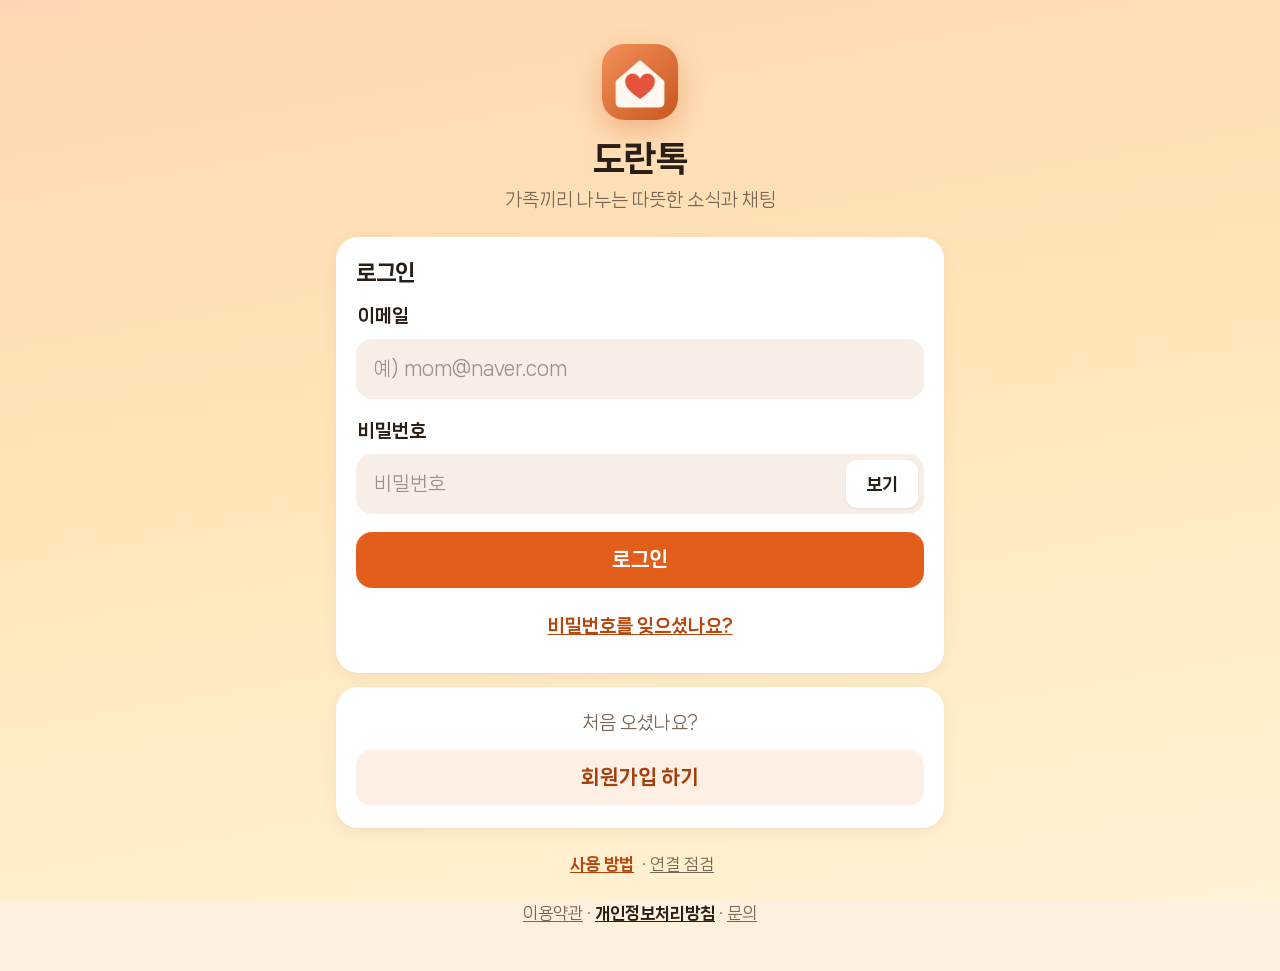
==== commit 41de3700: "주소를 # 없이 입력해도 열리게 (dorantalk.com/push-setup → #/push-setup) - Netlify: 없는 주소는 index.html 로 (실제 파일은 그" ====
--- a/index.html
+++ b/index.html
@@ -16,11 +16,11 @@
   <meta name="apple-mobile-web-app-title" content="도란톡">
   <meta name="apple-mobile-web-app-status-bar-style" content="default">
   <!-- 저장해 둔 배경 테마를 화면을 그리기 전에 먼저 적용 -->
-  <script src="js/theme-boot.js"></script>
-  <link rel="stylesheet" href="css/style.css">
+  <script src="/js/theme-boot.js"></script>
+  <link rel="stylesheet" href="/css/style.css">
   <!-- Supabase 라이브러리 (프로젝트에 포함된 파일) -->
-  <script src="vendor/supabase.js" defer></script>
-  <script type="module" src="js/app.js"></script>
+  <script src="/vendor/supabase.js" defer></script>
+  <script type="module" src="/js/app.js"></script>
 </head>
 <body>
   <div id="app">
--- a/css/style.css
+++ b/css/style.css
@@ -26,59 +26,80 @@
 }
 
 /* =====================================================================
-   TalkFeed 디자인
-   - 따뜻한 크림·주황 톤
-   - 기본 글씨 18px (부모님도 읽기 쉽게)
-   - 버튼 높이 최소 56px (손가락으로 누르기 쉽게)
+   도란톡 디자인
+   - 기본 글씨 18px, 버튼 높이 56px 이상 (부모님도 읽고 누르기 쉽게)
+   - 색은 모두 아래 변수로 정하고, 테마마다 값만 바꿔요
+     --fill   : 입력칸 · 보조 버튼 같은 옅은 회색 면
+     --line   : 얇은 구분선
+     --elev-* : 카드 · 창의 그림자
    ===================================================================== */
 
 :root {
-  --bg: #fff8f1;
+  /* 기본(베이지와 같은 따뜻한 색) — 테마별 값은 아래 [data-theme] 에서 */
+  --bg: #fff1dd;
+  --bg-gradient: none;
   --surface: #ffffff;
-  --surface-soft: #fdf1e6;
-  --primary: #c9581f;
-  --primary-hover: #b04a16;
-  --primary-soft: #fde4d4;
-  --text: #3a2a20;
-  --muted: #7a6558;
-  --border: #eadfd4;
-  --ok: #2e7d4f;
-  --ok-soft: #e1f3e8;
-  --warn: #a86200;
-  --warn-soft: #fff1d6;
-  --danger: #b3261e;
-  --danger-soft: #fde7e5;
-
-  /* 테마마다 바뀌는 색 (아래 [data-theme] 에서 덮어씀) */
-  --bg-gradient: none;
-  --accent-text: #b04a16;      /* 글자로 쓰는 강조색 (링크, 선택된 탭) */
-  --accent-strong: #a3420f;    /* 연한 강조 배경 위의 글자 */
-  --on-primary: #ffffff;       /* 주황(기본색) 버튼 위 글자 */
-  --input-bg: #ffffff;
-  --focus-ring: #f2a679;
-  --secondary-hover: #fbd5bd;
-  --bar-bg: rgba(255, 248, 241, 0.92);
-  --bottom-bar-bg: rgba(255, 255, 255, 0.97);
-  --bar-shadow: 0 -2px 10px rgba(90, 50, 20, 0.06);
-  --toast-bg: rgba(58, 42, 32, 0.94);
-  --highlight-border: #f2b48f;
-  --highlight-bg: #fffaf6;
+  --fill: #f7efe7;
+  --fill-press: #efe3d7;
+  --line: #f0e4d8;
+  --text: #2a1f17;
+  --muted: #7a6656;
+  --placeholder: #a08f82;
+
+  --primary: #e35d1b;          /* 버튼 · 강조 (흰 글자는 굵고 큰 글씨로만) */
+  --primary-press: #c94f17;
+  --primary-soft: #fff0e5;     /* 옅은 강조 배경 */
+  --primary-soft-press: #ffe1cc;
+  --accent-text: #b8470f;      /* 글자로 쓰는 강조색 (링크, 선택된 탭) — 흰 바탕에서 읽기 좋은 진한 색 */
+  --accent-strong: #a53f0c;    /* 옅은 강조 배경 위의 글자 */
+  --on-primary: #ffffff;
+  --focus-ring: rgba(227, 93, 27, 0.45);
+
+  --ok: #1f8a4c;
+  --ok-soft: #e3f5ea;
+  --warn: #9a5b00;
+  --warn-soft: #fff3d9;
+  --danger: #d0312d;
+  --danger-press: #b3261e;
+  --danger-soft: #fdecea;
+  --like: #f0443a;
+  --unread: #e35d1b;
+  --badge: #f04438;
+
+  --bar-bg: rgba(255, 247, 238, 0.82);
+  --tabbar-bg: rgba(255, 255, 255, 0.9);
+  --toast-bg: rgba(33, 26, 22, 0.92);
+  --overlay: rgba(20, 14, 10, 0.45);
+  --bubble-mine: #c94f17;      /* 내 말풍선 (흰 글자와 대비 4.5 이상) */
+  --bubble-mine-text: #ffffff;
+  --bubble-theirs: #ffffff;
+  --chip-bg: rgba(90, 50, 20, 0.08);
+  --highlight-bg: #fff6ef;
+  --highlight-border: #ffd2b3;
   --warn-border: #f2c66d;
-  --bubble-mine: #ffd9b8;
-  --bubble-mine-border: #f7c49b;
-  --chip-bg: rgba(90, 50, 20, 0.08);
-  --unread: #8a4a00;
-  --like: #d0342c;
-  --pill-shadow: 0 4px 14px rgba(150, 70, 20, 0.3);
-
-  --radius: 16px;
+  --skeleton: #f2e8de;
+  --skeleton-shine: #faf4ee;
+
+  --elev-1: 0 1px 2px rgba(80, 40, 10, 0.04), 0 4px 16px rgba(80, 40, 10, 0.06);
+  --elev-2: 0 12px 40px rgba(40, 20, 5, 0.18);
+  --pill-shadow: 0 6px 18px rgba(227, 93, 27, 0.35);
+
+  --radius: 22px;
+  --radius-md: 16px;
   --radius-sm: 12px;
-  --shadow: 0 2px 10px rgba(90, 50, 20, 0.08);
   --tap: 56px;
+  --tabbar-h: 66px;
   --max-width: 640px;
+  --ease: cubic-bezier(0.2, 0.8, 0.2, 1);
 
   --font: 'NanumSquare Neo', -apple-system, BlinkMacSystemFont, "Apple SD Gothic Neo", "Malgun Gothic",
     "Noto Sans KR", "Segoe UI", Roboto, sans-serif;
+
+  /* 예전 이름 (다른 파일에서 쓰는 곳이 있어 그대로 이어 줘요) */
+  --border: var(--line);
+  --surface-soft: var(--fill);
+  --input-bg: var(--fill);
+  --shadow: var(--elev-1);
 }
 
 /* =====================================================================
@@ -87,91 +108,97 @@
    ===================================================================== */
 :root[data-theme='beige'] {
   --bg: #fff1dd;
-  --bg-gradient: linear-gradient(165deg, #ffd6b3 0%, #ffe6b8 50%, #fff1bf 100%);
-  --muted: #6b5446;
-  --bar-bg: rgba(255, 246, 236, 0.9);
+  --bg-gradient: linear-gradient(170deg, #ffd6b3 0%, #ffe6b8 45%, #fff3d6 100%);
 }
 
 :root[data-theme='white'] {
-  --bg: #f4f4f6;
-  --surface: #ffffff;
-  --surface-soft: #f1f1f3;
-  --border: #e3e3e8;
-  --text: #1d1d1f;
-  --muted: #6e6e73;
-  --shadow: 0 2px 10px rgba(0, 0, 0, 0.06);
-  --bar-bg: rgba(255, 255, 255, 0.92);
-  --bar-shadow: 0 -2px 10px rgba(0, 0, 0, 0.05);
-  --toast-bg: rgba(29, 29, 31, 0.94);
-  --highlight-bg: #fff7f2;
-  --bubble-mine: #ffe2cc;
+  --bg: #f2f4f6;
+  --fill: #f2f4f6;
+  --fill-press: #e5e8eb;
+  --line: #eaecef;
+  --text: #191f28;
+  --muted: #6b7684;
+  --placeholder: #8b95a1;
+  --bar-bg: rgba(242, 244, 246, 0.85);
+  --tabbar-bg: rgba(255, 255, 255, 0.92);
+  --toast-bg: rgba(25, 31, 40, 0.92);
+  --overlay: rgba(0, 0, 0, 0.4);
   --chip-bg: rgba(0, 0, 0, 0.06);
+  --highlight-bg: #fff7f1;
+  --skeleton: #eceef1;
+  --skeleton-shine: #f6f7f9;
+  --elev-1: 0 1px 2px rgba(0, 0, 0, 0.03), 0 4px 14px rgba(0, 0, 0, 0.04);
+  --elev-2: 0 12px 40px rgba(0, 0, 0, 0.16);
 }
 
 :root[data-theme='black'] {
   color-scheme: dark;
-  --bg: #121212;
-  --surface: #1d1d1f;
-  --surface-soft: #2a2a2e;
-  --border: #3a3a3f;
-  --text: #f2f2f4;
-  --muted: #a5a5ad;
-  --primary: #c9581f;
-  --primary-hover: #e06a2e;
-  --primary-soft: #3b2417;
+  --bg: #0f0f11;
+  --surface: #1c1c1f;
+  --fill: #2a2a2f;
+  --fill-press: #35353b;
+  --line: #2c2c31;
+  --text: #f4f4f5;
+  --muted: #a1a1aa;
+  --placeholder: #7c7c85;
+  --primary-soft: #3a2316;
+  --primary-soft-press: #4a2c1b;
   --accent-text: #ff9a5c;
   --accent-strong: #ffb07f;
+  --focus-ring: rgba(255, 154, 92, 0.55);
   --ok: #4cc38a;
   --ok-soft: #15301f;
   --warn: #ffb84d;
   --warn-soft: #3a2c12;
-  --danger: #ff7a70;
+  --danger: #ff6b63;
+  --danger-press: #ff8a83;
   --danger-soft: #3d1a17;
-  --shadow: 0 2px 10px rgba(0, 0, 0, 0.5);
-  --input-bg: #26262a;
-  --focus-ring: #ff9a5c;
-  --secondary-hover: #4a2c1b;
-  --bar-bg: rgba(24, 24, 26, 0.92);
-  --bottom-bar-bg: rgba(29, 29, 31, 0.97);
-  --bar-shadow: 0 -2px 10px rgba(0, 0, 0, 0.5);
-  --toast-bg: rgba(64, 64, 70, 0.96);
-  --highlight-border: #6b3b1f;
-  --highlight-bg: #2a1d15;
+  --like: #ff6b6b;
+  --unread: #ff9a5c;
+  --bar-bg: rgba(15, 15, 17, 0.82);
+  --tabbar-bg: rgba(28, 28, 31, 0.92);
+  --toast-bg: rgba(60, 60, 66, 0.96);
+  --overlay: rgba(0, 0, 0, 0.6);
+  --bubble-theirs: #26262b;
+  --chip-bg: rgba(255, 255, 255, 0.08);
+  --highlight-bg: #261a13;
+  --highlight-border: #5a3420;
   --warn-border: #6b5420;
-  --bubble-mine: #5a3219;
-  --bubble-mine-border: #7a4524;
-  --chip-bg: rgba(255, 255, 255, 0.1);
-  --unread: #ffb84d;
-  --like: #ff6b6b;
-  --pill-shadow: 0 4px 14px rgba(0, 0, 0, 0.5);
+  --skeleton: #26262b;
+  --skeleton-shine: #303036;
+  --elev-1: 0 0 0 1px rgba(255, 255, 255, 0.04);
+  --elev-2: 0 12px 40px rgba(0, 0, 0, 0.6);
+  --pill-shadow: 0 6px 18px rgba(0, 0, 0, 0.5);
 }
 
 :root[data-theme='blue'] {
   --bg: #e6e4ff;
-  --bg-gradient: linear-gradient(165deg, #cfdcff 0%, #dcd8ff 50%, #ead6ff 100%);
-  --surface: #ffffff;
-  --surface-soft: #eef1ff;
-  --border: #d9dcf2;
-  --text: #23233a;
-  --muted: #555878;
+  --bg-gradient: linear-gradient(170deg, #cfdcff 0%, #dcd8ff 45%, #efe2ff 100%);
+  --fill: #f1f2fb;
+  --fill-press: #e4e6f7;
+  --line: #e7e8f5;
+  --text: #1e1f3a;
+  --muted: #5d6080;
+  --placeholder: #8a8ca8;
   --primary: #4f46e5;
-  --primary-hover: #4338ca;
-  --primary-soft: #e0e7ff;
+  --primary-press: #4338ca;
+  --primary-soft: #eef0ff;
+  --primary-soft-press: #dfe3ff;
   --accent-text: #4338ca;
   --accent-strong: #3730a3;
-  --shadow: 0 2px 10px rgba(40, 40, 120, 0.08);
-  --focus-ring: #a5b4fc;
-  --secondary-hover: #c7d2fe;
-  --bar-bg: rgba(243, 244, 255, 0.9);
-  --bar-shadow: 0 -2px 10px rgba(40, 40, 120, 0.06);
-  --toast-bg: rgba(35, 35, 58, 0.94);
-  --highlight-border: #a5b4fc;
-  --highlight-bg: #f5f7ff;
-  --bubble-mine: #dde3ff;
-  --bubble-mine-border: #c3cdfb;
+  --focus-ring: rgba(79, 70, 229, 0.45);
+  --unread: #4f46e5;
+  --bar-bg: rgba(236, 236, 255, 0.82);
+  --toast-bg: rgba(30, 31, 58, 0.92);
+  --overlay: rgba(20, 20, 50, 0.45);
+  --bubble-mine: #4f46e5;
   --chip-bg: rgba(40, 40, 120, 0.08);
-  --unread: #6d28d9;
-  --pill-shadow: 0 4px 14px rgba(79, 70, 229, 0.3);
+  --highlight-bg: #f5f6ff;
+  --highlight-border: #c7cdfb;
+  --skeleton: #eceefb;
+  --skeleton-shine: #f6f7ff;
+  --elev-1: 0 1px 2px rgba(40, 40, 120, 0.04), 0 4px 16px rgba(40, 40, 120, 0.07);
+  --pill-shadow: 0 6px 18px rgba(79, 70, 229, 0.35);
 }
 
 /* 그라데이션 배경은 화면에 고정 (스크롤해도 그대로) */
@@ -184,6 +211,9 @@
   pointer-events: none;
 }
 
+/* =====================================================================
+   기본
+   ===================================================================== */
 * { box-sizing: border-box; }
 
 /* hidden 속성이 붙은 요소는 항상 숨김 (버튼 등의 display 설정보다 우선) */
@@ -206,55 +236,103 @@
   word-break: keep-all;
   overflow-wrap: anywhere;
   -webkit-tap-highlight-color: transparent;
+  -webkit-font-smoothing: antialiased;
 }
 
 img { max-width: 100%; display: block; }
 
-h1, h2, h3 { line-height: 1.35; margin: 0 0 0.5em; }
-h1 { font-size: 1.6rem; }
-h2 { font-size: 1.3rem; }
-h3 { font-size: 1.1rem; }
+h1, h2, h3 { line-height: 1.35; margin: 0 0 0.5em; letter-spacing: -0.02em; }
+h1 { font-size: 1.55rem; font-weight: 800; }
+h2 { font-size: 1.2rem; font-weight: 800; }
+h3 { font-size: 1.05rem; font-weight: 800; }
 p { margin: 0 0 0.8em; }
-
-a { color: var(--accent-text); }
+strong { font-weight: 800; }
+
+a { color: var(--accent-text); text-underline-offset: 3px; }
+
+.icon { flex: none; display: block; }
+
+.muted { color: var(--muted); }
+.small { font-size: 0.9rem; }
+.center { text-align: center; }
+.stack > * + * { margin-top: 12px; }
+.no-scroll { overflow: hidden; }
 
 /* ---------- 화면 틀 ---------- */
 .page {
   width: 100%;
   max-width: var(--max-width);
   margin: 0 auto;
-  padding: 20px 16px calc(32px + env(safe-area-inset-bottom));
-}
-
+  padding: 16px 16px calc(32px + env(safe-area-inset-bottom));
+}
+/* 화면이 바뀔 때 살짝 떠오르며 나타나기 */
+#app > .page { animation: page-in 0.24s var(--ease) both; }
+@keyframes page-in {
+  from { opacity: 0; transform: translateY(8px); }
+  to { opacity: 1; transform: none; }
+}
+
+/* ---------- 로고 ---------- */
 .brand {
   display: flex;
   align-items: center;
   gap: 12px;
-  margin: 12px 0 24px;
+  margin: 16px 4px 24px;
 }
 .brand-logo {
   width: 52px;
   height: 52px;
-  border-radius: 14px;
-  background: var(--primary);
-  color: #fff;
-  display: grid;
-  place-items: center;
-  font-size: 1.6rem;
+  border-radius: 15px;
   flex: none;
-}
-.brand-name { font-size: 1.6rem; font-weight: 800; margin: 0; }
+  box-shadow: 0 4px 12px rgba(201, 79, 23, 0.25);
+}
+img.brand-logo { object-fit: cover; }
+.brand-name { font-size: 1.5rem; font-weight: 800; margin: 0; letter-spacing: -0.02em; line-height: 1.25; }
 .brand-sub { color: var(--muted); margin: 0; font-size: 0.95rem; }
+
+.hero { text-align: center; padding: 28px 0 22px; }
+.hero-logo {
+  width: 76px;
+  height: 76px;
+  margin: 0 auto 16px;
+  border-radius: 22px;
+  box-shadow: 0 10px 28px rgba(201, 79, 23, 0.3);
+}
+.hero-title { font-size: 1.9rem; margin: 0 0 4px; }
+.hero-sub { color: var(--muted); margin: 0; font-size: 1rem; }
+
+.brand-mark {
+  display: inline-flex;
+  align-items: center;
+  gap: 8px;
+  padding-left: 8px;
+  font-size: 1.2rem;
+  font-weight: 800;
+  letter-spacing: -0.02em;
+  white-space: nowrap;
+}
+.brand-mark img { border-radius: 9px; }
 
 /* ---------- 카드 ---------- */
 .card {
   background: var(--surface);
-  border: 1px solid var(--border);
+  border: 0;
   border-radius: var(--radius);
-  box-shadow: var(--shadow);
-  padding: 20px;
-  margin-bottom: 16px;
-}
+  box-shadow: var(--elev-1);
+  padding: 22px 20px;
+  margin-bottom: 14px;
+}
+.card > h2:first-child { margin-bottom: 14px; }
+
+.section-title {
+  display: flex;
+  align-items: center;
+  gap: 8px;
+  font-size: 1.05rem;
+  font-weight: 800;
+  margin: 22px 6px 10px;
+}
+.section-title .count { color: var(--accent-text); }
 
 /* ---------- 버튼 ---------- */
 .btn {
@@ -265,84 +343,122 @@
   min-height: var(--tap);
   padding: 12px 22px;
   border: 0;
-  border-radius: var(--radius-sm);
+  border-radius: var(--radius-md);
   background: var(--primary);
   color: var(--on-primary);
   font: inherit;
   font-size: 1.1rem;
-  font-weight: 700;
+  font-weight: 800;
+  letter-spacing: -0.01em;
   cursor: pointer;
   text-decoration: none;
   touch-action: manipulation;
-}
-.btn:hover { background: var(--primary-hover); }
-.btn:active { transform: scale(0.98); }
-.btn:disabled { opacity: 0.55; cursor: default; transform: none; }
+  transition: transform 0.12s var(--ease), background-color 0.15s ease, opacity 0.15s ease;
+}
+.btn:hover { background: var(--primary-press); }
+.btn:active { transform: scale(0.97); background: var(--primary-press); }
+.btn:disabled { opacity: 0.5; cursor: default; transform: none; }
 .btn:focus-visible,
-.input:focus-visible { outline: 3px solid var(--focus-ring); outline-offset: 2px; }
+.input:focus-visible,
+.list-row:focus-visible,
+.sheet-item:focus-visible,
+.action:focus-visible,
+.tab:focus-visible { outline: 3px solid var(--focus-ring); outline-offset: 2px; }
 .btn-block { display: flex; width: 100%; }
-.btn-secondary { background: var(--primary-soft); color: var(--accent-strong); }
-.btn-secondary:hover { background: var(--secondary-hover); }
+/* 보조 버튼: 회색 면 + 진한 글자 */
+.btn-secondary { background: var(--fill); color: var(--text); }
+.btn-secondary:hover, .btn-secondary:active { background: var(--fill-press); }
+/* 옅은 강조 버튼 */
+.btn-tonal { background: var(--primary-soft); color: var(--accent-strong); }
+.btn-tonal:hover, .btn-tonal:active { background: var(--primary-soft-press); }
 .btn-ghost { background: transparent; color: var(--accent-text); }
-.btn-ghost:hover { background: var(--primary-soft); }
-.btn-danger { background: var(--danger); }
+.btn-ghost:hover, .btn-ghost:active { background: var(--fill); }
+.btn-danger { background: var(--danger); color: #fff; }
+.btn-danger:hover, .btn-danger:active { background: var(--danger-press); }
+.btn-danger-text { color: var(--danger); }
+.btn-danger-text:hover, .btn-danger-text:active { background: var(--danger-soft); }
+.btn-small {
+  min-height: 48px;
+  padding: 8px 14px;
+  font-size: 1.05rem;
+  border-radius: var(--radius-sm);
+}
+.btn-back { gap: 2px; padding-left: 4px; padding-right: 10px; font-weight: 700; }
+.btn-row { display: grid; grid-template-columns: minmax(0, 1fr) auto; gap: 10px; }
+.btn-row > .btn:last-child { white-space: nowrap; min-width: 96px; }
+
+.link-strong { font-weight: 800; display: inline-block; padding: 10px 4px; }
+.link-btn {
+  min-height: 40px;
+  padding: 4px 10px;
+  border: 0;
+  border-radius: 10px;
+  background: transparent;
+  color: var(--muted);
+  font: inherit;
+  font-size: 0.95rem;
+  font-weight: 700;
+  cursor: pointer;
+}
+.link-btn:hover { background: var(--fill); }
+.link-btn.danger { color: var(--danger); }
 
 /* ---------- 입력칸 ---------- */
-.field { margin-bottom: 16px; }
-.label { display: block; font-weight: 700; margin-bottom: 6px; }
+.field { margin-bottom: 18px; }
+.label { display: block; font-weight: 800; margin: 0 2px 8px; font-size: 1rem; }
 .input {
   width: 100%;
   min-height: var(--tap);
-  padding: 12px 16px;
-  border: 2px solid var(--border);
-  border-radius: var(--radius-sm);
-  background: var(--input-bg);
+  padding: 13px 16px;
+  border: 2px solid transparent;
+  border-radius: var(--radius-md);
+  background: var(--fill);
   color: var(--text);
   font: inherit;
   font-size: 1.05rem; /* 16px 이상이어야 아이폰에서 화면이 확대되지 않음 */
-}
-.input:focus { border-color: var(--primary); }
-.hint { color: var(--muted); font-size: 0.9rem; margin-top: 4px; }
-
-/* ---------- 점검 목록 (1단계 연결 확인 화면) ---------- */
-.checklist { list-style: none; margin: 0; padding: 0; }
-.check {
-  display: flex;
-  gap: 14px;
-  align-items: flex-start;
-  padding: 14px 0;
-  border-top: 1px solid var(--border);
-}
-.check:first-child { border-top: 0; padding-top: 0; }
-.check-icon {
-  flex: none;
-  width: 40px;
-  height: 40px;
-  border-radius: 50%;
-  display: grid;
-  place-items: center;
-  font-size: 1.2rem;
-  font-weight: 800;
-  background: var(--surface-soft);
-  color: var(--muted);
-}
-.check.ok .check-icon { background: var(--ok-soft); color: var(--ok); }
-.check.fail .check-icon { background: var(--danger-soft); color: var(--danger); }
-.check.warn .check-icon { background: var(--warn-soft); color: var(--warn); }
-.check-title { font-weight: 700; margin: 0; }
-.check-detail { margin: 2px 0 0; color: var(--muted); font-size: 0.95rem; }
-.check.fail .check-detail { color: var(--danger); }
-
-.banner {
-  border-radius: var(--radius);
-  padding: 18px 20px;
+  transition: border-color 0.15s ease, background-color 0.15s ease;
+}
+.input::placeholder { color: var(--placeholder); opacity: 1; }
+.input:focus { outline: none; border-color: var(--primary); background: var(--surface); }
+.hint { color: var(--muted); font-size: 0.9rem; margin: 6px 2px 0; }
+.textarea { min-height: 0; resize: vertical; line-height: 1.6; display: block; }
+
+/* 비밀번호 칸 + 보기 버튼 */
+.pw-wrap { position: relative; }
+.pw-wrap .input { padding-right: 92px; }
+.pw-toggle {
+  position: absolute;
+  top: 6px;
+  right: 6px;
+  bottom: 6px;
+  min-width: 72px;
+  border: 0;
+  border-radius: 11px;
+  background: var(--surface);
+  color: var(--text);
+  font: inherit;
+  font-size: 0.95rem;
+  font-weight: 800;
+  cursor: pointer;
+  box-shadow: 0 1px 3px rgba(0, 0, 0, 0.08);
+}
+
+/* 폼 안내/오류 상자 */
+.form-msg {
+  border-radius: var(--radius-sm);
+  padding: 14px 16px;
+  margin-bottom: 16px;
   font-weight: 700;
-  font-size: 1.1rem;
-  margin-bottom: 16px;
-}
-.banner.ok { background: var(--ok-soft); color: var(--ok); }
-.banner.fail { background: var(--danger-soft); color: var(--danger); }
-.banner.wait { background: var(--surface-soft); color: var(--muted); }
+  font-size: 0.98rem;
+}
+.form-msg.error { background: var(--danger-soft); color: var(--danger); }
+.form-msg.success { background: var(--ok-soft); color: var(--ok); }
+.form-msg.info { background: var(--fill); color: var(--muted); }
+
+.nick-status { margin: 8px 2px 0; font-weight: 800; font-size: 0.95rem; min-height: 0; }
+.nick-status:empty { display: none; }
+.nick-status.good { color: var(--ok); }
+.nick-status.bad { color: var(--danger); }
 
 /* ---------- 위쪽 막대 ---------- */
 .appbar {
@@ -350,15 +466,15 @@
   top: 0;
   z-index: 50;
   background: var(--bar-bg);
-  backdrop-filter: blur(8px);
-  -webkit-backdrop-filter: blur(8px);
-  border-bottom: 1px solid var(--border);
+  backdrop-filter: saturate(180%) blur(16px);
+  -webkit-backdrop-filter: saturate(180%) blur(16px);
+  box-shadow: 0 1px 0 var(--line);
   padding-top: env(safe-area-inset-top);
 }
 .appbar-inner {
   max-width: var(--max-width);
   margin: 0 auto;
-  min-height: 64px;
+  min-height: 60px;
   padding: 0 8px;
   display: grid;
   grid-template-columns: 1fr auto 1fr;
@@ -367,82 +483,95 @@
 }
 .appbar-title {
   margin: 0;
-  font-size: 1.2rem;
+  font-size: 1.15rem;
   font-weight: 800;
   text-align: center;
   white-space: nowrap;
   overflow: hidden;
   text-overflow: ellipsis;
+  max-width: 52vw;
 }
 .appbar-side { display: flex; align-items: center; min-width: 0; }
 .appbar-right { justify-content: flex-end; }
-
-.btn-small {
-  min-height: 48px;
-  padding: 8px 12px;
-  font-size: 1rem;
-}
-
-/* ---------- 비밀번호 칸 + 보기 버튼 ---------- */
-.pw-wrap { position: relative; }
-.pw-wrap .input { padding-right: 92px; }
-.pw-toggle {
-  position: absolute;
-  top: 4px;
-  right: 4px;
-  bottom: 4px;
-  min-width: 76px;
+.me-btn { gap: 8px; color: var(--text); font-weight: 800; padding-right: 8px; padding-left: 6px; border-radius: 999px; }
+
+/* ---------- 아이콘 타일 · 목록 줄 ---------- */
+.icon-tile {
+  flex: none;
+  width: 42px;
+  height: 42px;
+  border-radius: 13px;
+  display: grid;
+  place-items: center;
+  background: var(--primary-soft);
+  color: var(--accent-text);
+}
+.icon-tile.tone-gray { background: var(--fill); color: var(--muted); }
+.icon-tile.tone-blue { background: #e8f1ff; color: #2563eb; }
+.icon-tile.tone-green { background: #e3f5ea; color: #1f8a4c; }
+.icon-tile.tone-violet { background: #f0ebff; color: #6d28d9; }
+.icon-tile.tone-danger { background: var(--danger-soft); color: var(--danger); }
+:root[data-theme='black'] .icon-tile.tone-blue { background: #1a2740; color: #7fb0ff; }
+:root[data-theme='black'] .icon-tile.tone-green { background: #15301f; color: #4cc38a; }
+:root[data-theme='black'] .icon-tile.tone-violet { background: #2a2140; color: #b9a0ff; }
+
+.list-card { padding: 6px 8px; }
+.list-row {
+  display: flex;
+  align-items: center;
+  gap: 14px;
+  width: 100%;
+  min-height: 64px;
+  padding: 10px 12px;
   border: 0;
-  border-radius: 10px;
-  background: var(--surface-soft);
-  color: var(--accent-strong);
+  border-radius: var(--radius-md);
+  background: transparent;
+  color: var(--text);
   font: inherit;
-  font-size: 0.95rem;
-  font-weight: 700;
+  text-align: left;
+  text-decoration: none;
   cursor: pointer;
-}
-
-/* ---------- 폼 안내/오류 상자 ---------- */
-.form-msg {
-  border-radius: var(--radius-sm);
-  padding: 14px 16px;
-  margin-bottom: 16px;
-  font-weight: 600;
-}
-.form-msg.error { background: var(--danger-soft); color: var(--danger); }
-.form-msg.success { background: var(--ok-soft); color: var(--ok); }
-.form-msg.info { background: var(--surface-soft); color: var(--muted); }
-
-.nick-status { margin: 6px 0 0; font-weight: 700; font-size: 0.95rem; min-height: 0; }
-.nick-status:empty { display: none; }
-.nick-status.good { color: var(--ok); }
-.nick-status.bad { color: var(--danger); }
-
-.link-strong { font-weight: 700; display: inline-block; padding: 10px 4px; }
-
-.spinner-sm { width: 18px; height: 18px; border-width: 3px; }
-
-/* ---------- 프로필 동그라미 ---------- */
+  transition: background-color 0.15s ease;
+}
+.list-row:hover, .list-row:active { background: var(--fill); }
+.list-row + .list-row { margin-top: 2px; }
+.list-text { flex: 1; min-width: 0; display: flex; flex-direction: column; }
+.list-label { font-weight: 800; font-size: 1.05rem; }
+.list-sub { color: var(--muted); font-size: 0.88rem; }
+.list-chevron { color: var(--placeholder); }
+.list-row.danger .list-label { color: var(--danger); }
+
+/* ---------- 프로필 동그라미 (닉네임마다 다른 색) ---------- */
 .avatar {
   flex: none;
   width: 44px;
   height: 44px;
   border-radius: 50%;
-  background: var(--primary-soft);
-  color: var(--accent-strong);
   display: grid;
   place-items: center;
   font-weight: 800;
   font-size: 1.1rem;
-}
-.avatar-sm { width: 32px; height: 32px; font-size: 0.9rem; }
-.avatar-lg { width: 64px; height: 64px; font-size: 1.6rem; }
+  color: #fff;
+  background: linear-gradient(135deg, var(--av1), var(--av2));
+  text-shadow: 0 1px 2px rgba(0, 0, 0, 0.15);
+  --av1: #ffa26b;
+  --av2: #e8590c;
+}
+.av-0 { --av1: #ffa26b; --av2: #e8590c; }
+.av-1 { --av1: #ff8fab; --av2: #e03e74; }
+.av-2 { --av1: #b197fc; --av2: #7048e8; }
+.av-3 { --av1: #74c0fc; --av2: #1c7ed6; }
+.av-4 { --av1: #63e6be; --av2: #0c9a6c; }
+.av-5 { --av1: #8ce99a; --av2: #2b8a3e; }
+.av-6 { --av1: #ffd43b; --av2: #e67700; }
+.av-7 { --av1: #91a7ff; --av2: #3b5bdb; }
+.avatar-sm { width: 34px; height: 34px; font-size: 0.9rem; }
+.avatar-lg { width: 68px; height: 68px; font-size: 1.7rem; }
 
 .welcome { display: flex; align-items: center; gap: 16px; }
-.welcome-hello { font-size: 1.25rem; font-weight: 800; margin: 0; }
-.big-emoji { font-size: 3rem; line-height: 1; }
-
-/* ---------- 로딩 ---------- */
+.welcome-hello { font-size: 1.3rem; font-weight: 800; margin: 0; letter-spacing: -0.02em; }
+
+/* ---------- 불러오는 중 ---------- */
 .spinner {
   width: 22px;
   height: 22px;
@@ -451,15 +580,35 @@
   border-radius: 50%;
   animation: spin 0.8s linear infinite;
 }
+.spinner-brand { width: 34px; height: 34px; border-width: 3.5px; color: var(--primary); }
+.spinner-sm { width: 18px; height: 18px; border-width: 3px; }
 @keyframes spin { to { transform: rotate(360deg); } }
 
 .splash {
-  min-height: 100vh;
-  min-height: 100dvh;
+  min-height: 60vh;
   display: grid;
   place-items: center;
   color: var(--muted);
 }
+
+.skeleton-list { display: flex; flex-direction: column; }
+.skeleton-card { display: flex; flex-direction: column; gap: 12px; }
+.skeleton-card.sk-row { flex-direction: row; }
+.sk-row { display: flex; align-items: center; gap: 14px; }
+.sk-col { flex: 1; display: flex; flex-direction: column; gap: 8px; }
+.sk {
+  display: block;
+  border-radius: 8px;
+  background: linear-gradient(90deg, var(--skeleton) 0%, var(--skeleton-shine) 50%, var(--skeleton) 100%);
+  background-size: 200% 100%;
+  animation: shimmer 1.4s ease-in-out infinite;
+}
+.sk-circle { width: 44px; height: 44px; border-radius: 50%; flex: none; }
+.sk-square { width: 52px; height: 52px; border-radius: 16px; flex: none; }
+.sk-line { height: 14px; }
+.sk-block { height: 180px; border-radius: 16px; }
+.w25 { width: 25%; } .w40 { width: 40%; } .w50 { width: 50%; } .w70 { width: 70%; } .w90 { width: 90%; }
+@keyframes shimmer { from { background-position: 100% 0; } to { background-position: -100% 0; } }
 
 /* ---------- 알림 토스트 ---------- */
 .toast {
@@ -472,62 +621,166 @@
   text-align: center;
   background: var(--toast-bg);
   color: #fff;
-  padding: 14px 20px;
-  border-radius: var(--radius-sm);
+  padding: 14px 22px;
+  border-radius: 999px;
   font-size: 1rem;
+  font-weight: 700;
   z-index: 1000;
-}
-
-.muted { color: var(--muted); }
-.small { font-size: 0.9rem; }
-.center { text-align: center; }
-.stack > * + * { margin-top: 12px; }
-
-@media (prefers-reduced-motion: reduce) {
-  .spinner { animation-duration: 2s; }
-  .btn:active { transform: none; }
-}
-
-/* ---------- 3단계: 홈 · 초대 · 그룹 ---------- */
-.section-title {
-  font-size: 1.15rem;
-  margin: 8px 4px 12px;
-}
-
+  box-shadow: 0 8px 24px rgba(0, 0, 0, 0.2);
+  backdrop-filter: blur(8px);
+  -webkit-backdrop-filter: blur(8px);
+  animation: toast-in 0.28s var(--ease) both;
+}
+.toast.leaving { animation: toast-out 0.2s ease both; }
+@keyframes toast-in { from { opacity: 0; transform: translate(-50%, 16px); } to { opacity: 1; transform: translate(-50%, 0); } }
+@keyframes toast-out { to { opacity: 0; transform: translate(-50%, 8px); } }
+/* 두 줄이 넘는 긴 안내는 둥근 네모로 */
+@media (max-width: 420px) { .toast { border-radius: 18px; } }
+
+/* ---------- 확인 창 · 아래 메뉴 ---------- */
+.overlay {
+  position: fixed;
+  inset: 0;
+  z-index: 1500;
+  background: var(--overlay);
+  display: flex;
+  animation: fade-in 0.18s ease both;
+}
+.overlay.closing { animation: fade-out 0.18s ease both; }
+.overlay-center { align-items: center; justify-content: center; padding: 24px 20px; }
+.overlay-bottom { align-items: flex-end; justify-content: center; }
+@keyframes fade-in { from { opacity: 0; } to { opacity: 1; } }
+@keyframes fade-out { to { opacity: 0; } }
+
+.dialog {
+  width: 100%;
+  max-width: 400px;
+  background: var(--surface);
+  border-radius: 24px;
+  padding: 26px 22px 20px;
+  box-shadow: var(--elev-2);
+  animation: dialog-in 0.24s var(--ease) both;
+}
+.overlay.closing .dialog { animation: dialog-out 0.18s ease both; }
+.dialog-title { font-size: 1.25rem; margin: 0 0 8px; }
+.dialog-msg { color: var(--muted); white-space: pre-line; margin: 0 0 4px; }
+.dialog-actions { display: grid; grid-template-columns: 1fr 1fr; gap: 10px; margin-top: 22px; }
+@keyframes dialog-in { from { opacity: 0; transform: scale(0.94); } to { opacity: 1; transform: none; } }
+@keyframes dialog-out { to { opacity: 0; transform: scale(0.97); } }
+
+.sheet {
+  width: 100%;
+  max-width: var(--max-width);
+  background: var(--surface);
+  border-radius: 26px 26px 0 0;
+  padding: 10px 16px calc(16px + env(safe-area-inset-bottom));
+  box-shadow: var(--elev-2);
+  animation: sheet-in 0.28s var(--ease) both;
+}
+.overlay.closing .sheet { animation: sheet-out 0.2s ease both; }
+.sheet-handle { display: block; width: 40px; height: 5px; border-radius: 3px; background: var(--fill-press); margin: 0 auto 12px; }
+.sheet-title { color: var(--muted); font-size: 0.9rem; font-weight: 800; margin: 0 8px 6px; }
+.sheet-items { display: flex; flex-direction: column; margin-bottom: 12px; }
+.sheet-item {
+  display: flex;
+  align-items: center;
+  gap: 14px;
+  min-height: 60px;
+  padding: 10px 12px;
+  border: 0;
+  border-radius: var(--radius-md);
+  background: transparent;
+  color: var(--text);
+  font: inherit;
+  font-size: 1.1rem;
+  font-weight: 800;
+  text-align: left;
+  cursor: pointer;
+}
+.sheet-item:hover, .sheet-item:active { background: var(--fill); }
+.sheet-item.danger { color: var(--danger); }
+@keyframes sheet-in { from { transform: translateY(100%); } to { transform: none; } }
+@keyframes sheet-out { to { transform: translateY(100%); } }
+
+/* ---------- 점검 목록 (연결 확인 화면) ---------- */
+.checklist { list-style: none; margin: 0; padding: 0; }
+.check {
+  display: flex;
+  gap: 14px;
+  align-items: flex-start;
+  padding: 14px 0;
+  border-top: 1px solid var(--line);
+}
+.check:first-child { border-top: 0; padding-top: 0; }
+.check-icon {
+  flex: none;
+  width: 40px;
+  height: 40px;
+  border-radius: 50%;
+  display: grid;
+  place-items: center;
+  font-size: 1.2rem;
+  font-weight: 800;
+  background: var(--fill);
+  color: var(--muted);
+}
+.check.ok .check-icon { background: var(--ok-soft); color: var(--ok); }
+.check.fail .check-icon { background: var(--danger-soft); color: var(--danger); }
+.check.warn .check-icon { background: var(--warn-soft); color: var(--warn); }
+.check-title { font-weight: 800; margin: 0; }
+.check-detail { margin: 2px 0 0; color: var(--muted); font-size: 0.95rem; }
+.check.fail .check-detail { color: var(--danger); }
+
+.banner {
+  border-radius: var(--radius);
+  padding: 18px 20px;
+  font-weight: 800;
+  font-size: 1.1rem;
+  margin-bottom: 14px;
+}
+.banner.ok { background: var(--ok-soft); color: var(--ok); }
+.banner.fail { background: var(--danger-soft); color: var(--danger); }
+.banner.wait { background: var(--surface); color: var(--muted); box-shadow: var(--elev-1); }
+
+/* =====================================================================
+   홈 · 초대 · 그룹
+   ===================================================================== */
 .invite-card {
-  border: 2px solid var(--highlight-border);
-  background: var(--highlight-bg);
-}
-.invite-from { color: var(--muted); margin: 0 0 4px; font-size: 0.95rem; }
-.invite-group { font-size: 1.35rem; font-weight: 800; margin: 0 0 6px; }
-
-.btn-row { display: grid; grid-template-columns: 2fr 1fr; gap: 10px; }
-
-.group-list { list-style: none; margin: 0 0 16px; padding: 0; }
-.group-list li + li { margin-top: 12px; }
+  background: var(--surface);
+  box-shadow: var(--elev-1), inset 0 0 0 2px var(--highlight-border);
+}
+.invite-head { display: flex; align-items: center; gap: 14px; margin-bottom: 14px; }
+.invite-from { color: var(--muted); margin: 0; font-size: 0.92rem; }
+.invite-group { font-size: 1.3rem; font-weight: 800; margin: 0; letter-spacing: -0.02em; line-height: 1.3; }
+
+.group-list { list-style: none; margin: 0 0 14px; padding: 0; }
+.group-list li + li { margin-top: 10px; }
 .group-item {
   display: flex;
   align-items: center;
   gap: 14px;
   min-height: 84px;
-  padding: 16px 18px;
+  padding: 16px 14px 16px 16px;
   background: var(--surface);
-  border: 1px solid var(--border);
   border-radius: var(--radius);
-  box-shadow: var(--shadow);
+  box-shadow: var(--elev-1);
   color: var(--text);
   text-decoration: none;
-}
-.group-item:active { background: var(--surface-soft); }
+  transition: transform 0.12s var(--ease);
+}
+.group-item:active { transform: scale(0.985); }
 .group-icon {
   flex: none;
-  width: 52px;
-  height: 52px;
-  border-radius: 14px;
-  background: var(--primary-soft);
+  width: 54px;
+  height: 54px;
+  border-radius: 17px;
   display: grid;
   place-items: center;
-  font-size: 1.6rem;
+  color: #fff;
+  font-size: 1.4rem;
+  font-weight: 800;
+  background: linear-gradient(135deg, var(--av1, #ffa26b), var(--av2, #e8590c));
+  text-shadow: 0 1px 2px rgba(0, 0, 0, 0.15);
 }
 .group-text { flex: 1; min-width: 0; }
 .group-name {
@@ -537,34 +790,60 @@
   overflow: hidden;
   text-overflow: ellipsis;
   white-space: nowrap;
-}
-.chevron { color: var(--muted); font-size: 2rem; line-height: 1; }
-
-.empty { text-align: center; padding: 8px 0 4px; }
-.empty .big-emoji { margin-bottom: 8px; }
+  letter-spacing: -0.01em;
+}
+.group-sub { margin: 0; color: var(--muted); font-size: 0.92rem; }
+.chevron { color: var(--placeholder); }
+
+.unread-badge, .tab-badge {
+  min-width: 26px;
+  padding: 2px 8px;
+  border-radius: 999px;
+  background: var(--badge);
+  color: #fff;
+  font-size: 0.85rem;
+  font-weight: 800;
+  line-height: 1.45;
+  text-align: center;
+}
+.unread-badge { flex: none; font-size: 0.95rem; padding: 3px 10px; }
+
+.empty { text-align: center; padding: 10px 0 6px; }
+.empty-icon {
+  width: 76px;
+  height: 76px;
+  margin: 0 auto 14px;
+  border-radius: 50%;
+  display: grid;
+  place-items: center;
+  background: var(--primary-soft);
+  color: var(--accent-text);
+}
 .empty-title { font-size: 1.15rem; font-weight: 800; margin-bottom: 6px; }
+.empty .muted { margin-bottom: 4px; }
 
 .my-nick {
-  background: var(--surface-soft);
-  border-radius: var(--radius-sm);
+  background: var(--fill);
+  border-radius: var(--radius-md);
   padding: 14px 16px;
-  margin: 12px 0 16px;
+  margin: 16px 0;
   text-align: center;
 }
 .my-nick-value { font-size: 1.5rem; font-weight: 800; color: var(--accent-strong); margin: 4px 0 0; }
 
 /* 아래쪽 탭 (소식 · 채팅 · 가족) */
-.page-with-tabs { padding-bottom: calc(110px + env(safe-area-inset-bottom)); }
+.page-with-tabs { padding-bottom: calc(var(--tabbar-h) + 44px + env(safe-area-inset-bottom)); }
 .tabbar {
   position: fixed;
   left: 0;
   right: 0;
   bottom: 0;
   z-index: 60;
-  background: var(--bottom-bar-bg);
-  border-top: 1px solid var(--border);
+  background: var(--tabbar-bg);
+  backdrop-filter: saturate(180%) blur(16px);
+  -webkit-backdrop-filter: saturate(180%) blur(16px);
+  box-shadow: 0 -1px 0 var(--line);
   padding-bottom: env(safe-area-inset-bottom);
-  box-shadow: var(--bar-shadow);
 }
 .tabbar-inner {
   max-width: var(--max-width);
@@ -577,27 +856,20 @@
   flex-direction: column;
   align-items: center;
   justify-content: center;
-  gap: 2px;
-  min-height: 68px;
-  color: var(--muted);
+  gap: 3px;
+  min-height: var(--tabbar-h);
+  color: var(--placeholder);
   text-decoration: none;
-  font-weight: 700;
-  font-size: 0.95rem;
+  font-weight: 800;
+  font-size: 0.85rem;
   position: relative;
-}
-.tab-icon { font-size: 1.5rem; line-height: 1.1; filter: grayscale(0.6); opacity: 0.75; }
+  transition: color 0.15s ease;
+}
+.tab .icon { width: 27px; height: 27px; }
 .tab.active { color: var(--accent-text); }
-.tab.active .tab-icon { filter: none; opacity: 1; }
-.tab.active::before {
-  content: '';
-  position: absolute;
-  top: 0;
-  left: 25%;
-  right: 25%;
-  height: 4px;
-  border-radius: 0 0 4px 4px;
-  background: var(--primary);
-}
+.tab.active .icon { stroke-width: 2.4; }
+.tab:active .icon { transform: scale(0.9); }
+.tab-badge { position: absolute; top: 5px; left: calc(50% + 6px); font-size: 0.78rem; min-width: 22px; padding: 1px 6px; }
 
 /* 사람 목록 */
 .people { list-style: none; margin: 0; padding: 0; }
@@ -606,64 +878,71 @@
   align-items: center;
   gap: 12px;
   padding: 12px 0;
-  border-top: 1px solid var(--border);
+  border-top: 1px solid var(--line);
 }
 .person:first-child { border-top: 0; padding-top: 0; }
 .person:last-child { padding-bottom: 0; }
 .person-text { flex: 1; min-width: 0; }
-.person-name { margin: 0; font-weight: 700; display: flex; flex-wrap: wrap; align-items: center; gap: 6px; }
+.person-name { margin: 0; font-weight: 800; display: flex; flex-wrap: wrap; align-items: center; gap: 6px; }
 .badge {
   display: inline-block;
-  font-size: 0.8rem;
-  font-weight: 700;
-  padding: 1px 8px;
+  font-size: 0.78rem;
+  font-weight: 800;
+  padding: 1px 9px;
   border-radius: 999px;
-  background: var(--surface-soft);
+  background: var(--fill);
   color: var(--muted);
 }
 .badge-owner { background: var(--primary-soft); color: var(--accent-strong); }
 
-.btn-danger-text { color: var(--danger); }
-.btn-danger-text:hover { background: var(--danger-soft); }
+.card-head { display: flex; align-items: center; gap: 12px; margin-bottom: 16px; }
+.card-head h2 { margin: 0; }
+.card-head .muted { margin: 0; font-size: 0.92rem; }
+
+.share-hint { margin-top: 20px; padding-top: 18px; border-top: 1px solid var(--line); }
+.share-hint p { margin-bottom: 10px; }
 
 /* 아래쪽 탭이 있는 화면에서는 알림 문구를 탭 위로 */
-body:has(.tabbar) .toast { bottom: calc(88px + env(safe-area-inset-bottom)); }
-
-/* ---------- 4단계: 소식(피드) ---------- */
-.textarea { min-height: 0; resize: vertical; line-height: 1.6; display: block; }
-
+body:has(.tabbar) .toast { bottom: calc(var(--tabbar-h) + 18px + env(safe-area-inset-bottom)); }
+
+/* =====================================================================
+   소식(피드)
+   ===================================================================== */
 .compose-prompt {
   display: flex;
   align-items: center;
   gap: 12px;
-  padding: 14px 16px;
+  padding: 14px 14px 14px 16px;
   text-decoration: none;
   color: var(--muted);
-}
+  transition: transform 0.12s var(--ease);
+}
+.compose-prompt:active { transform: scale(0.985); }
 .compose-fake-input {
   flex: 1;
   min-width: 0;
   white-space: nowrap;
   overflow: hidden;
   text-overflow: ellipsis;
-  min-height: 52px;
-  display: flex;
-  align-items: center;
-  padding: 0 16px;
-  border: 2px solid var(--border);
+  min-height: 50px;
+  padding: 0 18px;
   border-radius: 999px;
-  background: var(--bg);
+  background: var(--fill);
+  color: var(--placeholder);
   font-size: 1rem;
-  line-height: 48px;
+  font-weight: 700;
+  line-height: 50px;
   display: block;
 }
-.compose-photo { font-size: 1.6rem; }
+.compose-photo { flex: none; }
 
 .new-pill {
   position: sticky;
   top: calc(72px + env(safe-area-inset-top));
   z-index: 40;
-  display: block;
+  display: flex;
+  align-items: center;
+  gap: 6px;
   margin: 0 auto 12px;
   padding: 12px 20px;
   border: 0;
@@ -671,48 +950,48 @@
   background: var(--primary);
   color: var(--on-primary);
   font: inherit;
-  font-weight: 700;
+  font-weight: 800;
   box-shadow: var(--pill-shadow);
   cursor: pointer;
-}
-.new-pill[hidden] { display: none; }
-
-.post { padding: 18px 16px 8px; }
+  animation: toast-in-plain 0.28s var(--ease) both;
+}
+@keyframes toast-in-plain { from { opacity: 0; transform: translateY(-8px); } to { opacity: 1; transform: none; } }
+
+.post { padding: 18px 18px 6px; }
 .post-head { display: flex; align-items: center; gap: 12px; margin-bottom: 12px; }
 .post-meta { flex: 1; min-width: 0; }
-.post-author { margin: 0; font-weight: 800; }
-.post-time { margin: 0; color: var(--muted); font-size: 0.9rem; }
+.post-author { margin: 0; font-weight: 800; line-height: 1.35; }
+.post-time { margin: 0; color: var(--muted); font-size: 0.88rem; }
 .more-btn {
   flex: none;
   width: 48px;
   height: 48px;
+  margin-right: -8px;
   border: 0;
   border-radius: 50%;
   background: transparent;
   color: var(--muted);
-  font-size: 1.6rem;
-  line-height: 1;
+  display: grid;
+  place-items: center;
   cursor: pointer;
 }
-.more-btn:hover, .more-btn[aria-expanded='true'] { background: var(--surface-soft); }
-.owner-menu { display: grid; grid-template-columns: 1fr 1fr; gap: 8px; margin-bottom: 12px; }
-.owner-menu[hidden] { display: none; }
-.owner-menu .btn { font-size: 1rem; padding: 10px; }
-
-.post-text { white-space: pre-wrap; font-size: 1.05rem; margin: 0 0 12px; }
+.more-btn:hover, .more-btn:active { background: var(--fill); }
+
+.post-text { white-space: pre-wrap; font-size: 1.05rem; margin: 0 0 14px; }
 .post-text.clamp {
   display: -webkit-box;
   -webkit-line-clamp: 8;
   -webkit-box-orient: vertical;
   overflow: hidden;
 }
-.read-more { display: inline-block; font-weight: 700; margin: -6px 0 12px; padding: 6px 0; }
-
-/* 사진 묶음 */
+.read-more { display: inline-block; font-weight: 800; margin: -8px 0 12px; padding: 6px 0; }
+
+/* 사진 묶음 (카드 안에 둥글게) */
 .photos {
   display: grid;
   gap: 4px;
-  margin: 0 -16px 8px;
+  margin: 0 0 6px;
+  border-radius: 16px;
   overflow: hidden;
 }
 .photos-1 { grid-template-columns: 1fr; }
@@ -723,7 +1002,7 @@
   display: block;
   padding: 0;
   border: 0;
-  background: var(--surface-soft);
+  background: var(--fill);
   cursor: zoom-in;
   aspect-ratio: 1 / 1;
   overflow: hidden;
@@ -750,15 +1029,17 @@
   color: var(--muted);
   font-size: 0.9rem;
 }
-.photos-stacked { grid-template-columns: 1fr; gap: 8px; }
-.photos-stacked .photo { aspect-ratio: auto; }
+.photos-stacked { grid-template-columns: 1fr; gap: 8px; border-radius: 0; }
+.photos-stacked .photo { aspect-ratio: auto; border-radius: 16px; }
 .photos-stacked .photo img { height: auto; object-fit: contain; }
 
 .post-actions {
   display: grid;
   grid-template-columns: 1fr 1fr;
-  border-top: 1px solid var(--border);
-  margin: 4px -16px 0;
+  gap: 4px;
+  border-top: 1px solid var(--line);
+  margin: 10px -8px 0;
+  padding: 6px 0;
 }
 .post-actions:has(> :only-child) { grid-template-columns: 1fr; }
 .action {
@@ -766,45 +1047,36 @@
   align-items: center;
   justify-content: center;
   gap: 8px;
-  min-height: 56px;
+  min-height: 52px;
   border: 0;
-  background: transparent;
-  color: var(--text);
-  font: inherit;
-  font-weight: 700;
-  text-decoration: none;
-  cursor: pointer;
-}
-.action:hover { background: var(--surface-soft); }
-.action.liked { color: var(--like); }
-.like-icon { font-size: 1.3rem; }
-.likers { margin: 0; padding: 0 0 10px; color: var(--muted); font-size: 0.95rem; }
-.likers:empty { display: none; }
-
-/* 댓글 */
-.comment-list { list-style: none; margin: 0; padding: 0; }
-.comment { display: flex; gap: 10px; padding: 12px 0; border-top: 1px solid var(--border); }
-.comment:first-child { border-top: 0; padding-top: 4px; }
-.comment-body { flex: 1; min-width: 0; }
-.comment-meta { margin: 0; color: var(--muted); font-size: 0.9rem; }
-.comment-meta strong { color: var(--text); font-size: 1rem; }
-.comment-text { margin: 2px 0 0; white-space: pre-wrap; }
-.comment-tools { display: flex; gap: 4px; margin-top: 4px; }
-.comment-body .textarea { margin-top: 6px; }
-.link-btn {
-  min-height: 40px;
-  padding: 4px 10px;
-  border: 0;
-  border-radius: 8px;
+  border-radius: var(--radius-sm);
   background: transparent;
   color: var(--muted);
   font: inherit;
-  font-size: 0.95rem;
-  font-weight: 700;
+  font-weight: 800;
+  text-decoration: none;
   cursor: pointer;
-}
-.link-btn:hover { background: var(--surface-soft); }
-.link-btn.danger { color: var(--danger); }
+  transition: background-color 0.15s ease, color 0.15s ease;
+}
+.action:hover, .action:active { background: var(--fill); }
+.action.liked { color: var(--like); }
+.like-icon { display: grid; place-items: center; }
+.action.liked .like-icon { animation: pop 0.35s var(--ease); }
+@keyframes pop { 0% { transform: scale(1); } 40% { transform: scale(1.3); } 100% { transform: scale(1); } }
+.likers { display: flex; align-items: center; gap: 6px; margin: 0; padding: 4px 4px 12px; color: var(--muted); font-size: 0.95rem; }
+.likers .icon { color: var(--like); }
+.likers:empty { display: none; }
+
+/* 댓글 */
+.comment-list { list-style: none; margin: 0; padding: 0; }
+.comment { display: flex; gap: 10px; padding: 14px 0; border-top: 1px solid var(--line); }
+.comment:first-child { border-top: 0; padding-top: 4px; }
+.comment-body { flex: 1; min-width: 0; }
+.comment-meta { margin: 0; color: var(--muted); font-size: 0.88rem; }
+.comment-meta strong { color: var(--text); font-size: 1rem; margin-right: 2px; }
+.comment-text { margin: 2px 0 0; white-space: pre-wrap; }
+.comment-tools { display: flex; gap: 4px; margin: 4px 0 0 -10px; }
+.comment-body .textarea { margin-top: 6px; }
 
 /* 아래쪽 고정 입력칸 (댓글, 채팅) */
 .page-with-composer { padding-bottom: calc(110px + env(safe-area-inset-bottom)); }
@@ -812,12 +1084,13 @@
   position: fixed;
   left: 0;
   right: 0;
-  bottom: 0;
+  bottom: var(--kb, 0px); /* 키보드 높이(--kb)만큼 위로 */
   z-index: 60;
-  background: var(--bottom-bar-bg);
-  border-top: 1px solid var(--border);
+  background: var(--tabbar-bg);
+  backdrop-filter: saturate(180%) blur(16px);
+  -webkit-backdrop-filter: saturate(180%) blur(16px);
+  box-shadow: 0 -1px 0 var(--line);
   padding: 10px 12px calc(10px + env(safe-area-inset-bottom));
-  box-shadow: var(--bar-shadow);
 }
 .composer-inner {
   max-width: var(--max-width);
@@ -826,11 +1099,22 @@
   align-items: flex-end;
   gap: 8px;
 }
-.composer-input { flex: 1; resize: none; max-height: 160px; min-height: 52px; padding: 12px 14px; }
-.composer-send { flex: none; min-width: 76px; min-height: 52px; padding: 10px 16px; }
+.composer-input {
+  flex: 1;
+  resize: none;
+  max-height: 160px;
+  min-height: 52px;
+  padding: 12px 18px;
+  border-radius: 26px;
+}
+.composer-send { flex: none; min-width: 80px; min-height: 52px; padding: 10px 18px; border-radius: 26px; }
 body:has(.composer) .toast { bottom: calc(96px + env(safe-area-inset-bottom)); }
 
-/* 글쓰기: 사진 미리보기 */
+/* 글쓰기 */
+.write-head { display: flex; align-items: center; gap: 12px; margin-bottom: 14px; }
+.write-head p { margin: 0; font-weight: 800; }
+.write-card .textarea { background: transparent; padding: 4px 2px; border: 0; border-radius: 0; font-size: 1.1rem; }
+.write-card .textarea:focus { background: transparent; }
 .thumbs {
   display: grid;
   grid-template-columns: repeat(auto-fill, minmax(92px, 1fr));
@@ -838,89 +1122,131 @@
   margin: 12px 0;
 }
 .thumbs:empty { display: none; }
-.thumb { position: relative; aspect-ratio: 1 / 1; border-radius: 12px; overflow: hidden; background: var(--surface-soft); }
+.thumb { position: relative; aspect-ratio: 1 / 1; border-radius: 14px; overflow: hidden; background: var(--fill); }
 .thumb img { width: 100%; height: 100%; object-fit: cover; }
 .thumb-remove {
   position: absolute;
-  top: 4px;
-  right: 4px;
-  width: 36px;
-  height: 36px;
+  top: 5px;
+  right: 5px;
+  width: 34px;
+  height: 34px;
   border: 0;
   border-radius: 50%;
   background: rgba(0, 0, 0, 0.6);
   color: #fff;
-  font-size: 1rem;
-  font-weight: 800;
+  display: grid;
+  place-items: center;
   cursor: pointer;
 }
-
-/* 사진 크게 보기 */
-.no-scroll { overflow: hidden; }
+.add-photo { border: 2px dashed var(--fill-press); background: transparent; color: var(--text); }
+.add-photo:hover, .add-photo:active { background: var(--fill); }
+
+/* 사진 크게 보기
+   - 사진 전체가 항상 화면 안에 들어오게 (가로·세로 사진 모두, 잘리지 않게)
+   - 휴대폰: 위쪽 막대 아래를 가로로 꽉 채우고, 넘기기 버튼은 사진 위에 작게
+   - 컴퓨터: 사진 둘레에 여백을 두고, 넘기기 버튼은 사진 바깥 양옆에 */
 .lightbox {
   position: fixed;
   inset: 0;
   z-index: 2000;
-  background: rgba(10, 6, 4, 0.94);
-  display: grid;
-  place-items: center;
-  padding: calc(64px + env(safe-area-inset-top)) 8px calc(24px + env(safe-area-inset-bottom));
-}
-.lb-img { max-width: 100%; max-height: 100%; object-fit: contain; }
+  background: #000;
+  display: flex;
+  flex-direction: column;
+  animation: fade-in 0.18s ease both;
+  touch-action: pan-y pinch-zoom;
+}
+.lb-top {
+  flex: none;
+  display: flex;
+  align-items: center;
+  justify-content: space-between;
+  gap: 12px;
+  padding: env(safe-area-inset-top) 10px 0 18px;
+  min-height: calc(64px + env(safe-area-inset-top));
+}
+.lb-counter { color: #fff; font-weight: 800; font-size: 1.05rem; }
 .lb-close {
-  position: absolute;
-  top: calc(10px + env(safe-area-inset-top));
-  right: 10px;
+  display: inline-flex;
+  align-items: center;
+  gap: 6px;
   min-height: 48px;
-  padding: 8px 16px;
+  padding: 8px 18px 8px 14px;
   border: 0;
   border-radius: 999px;
-  background: rgba(255, 255, 255, 0.18);
+  background: rgba(255, 255, 255, 0.16);
   color: #fff;
   font: inherit;
-  font-weight: 700;
+  font-weight: 800;
   cursor: pointer;
 }
-.lb-counter {
+.lb-close:hover, .lb-close:active { background: rgba(255, 255, 255, 0.26); }
+.lb-close:focus-visible, .lb-nav:focus-visible { outline: 3px solid rgba(255, 255, 255, 0.75); outline-offset: 2px; }
+/* 사진이 놓이는 칸: 위쪽 막대를 뺀 나머지 화면 전부 */
+.lb-stage {
+  position: relative;
+  flex: 1;
+  min-height: 0;
+}
+.lb-img {
   position: absolute;
-  top: calc(20px + env(safe-area-inset-top));
-  left: 16px;
-  color: #fff;
-  font-weight: 700;
+  inset: 0 0 env(safe-area-inset-bottom);
+  margin: auto;
+  width: auto;
+  height: auto;
+  max-width: 100%;
+  max-height: calc(100% - env(safe-area-inset-bottom));
+  object-fit: contain;
+  user-select: none;
+  -webkit-user-drag: none;
 }
 .lb-nav {
   position: absolute;
   top: 50%;
   transform: translateY(-50%);
-  width: 56px;
-  height: 56px;
+  width: 52px;
+  height: 52px;
   border: 0;
   border-radius: 50%;
-  background: rgba(255, 255, 255, 0.18);
+  background: rgba(0, 0, 0, 0.45);
   color: #fff;
-  font-size: 2rem;
-  line-height: 1;
+  display: grid;
+  place-items: center;
   cursor: pointer;
-}
+  z-index: 1;
+}
+.lb-nav:hover, .lb-nav:active { background: rgba(0, 0, 0, 0.65); }
 .lb-prev { left: 8px; }
 .lb-next { right: 8px; }
-.lb-nav[hidden] { display: none; }
+
+/* 컴퓨터 · 태블릿: 사진 둘레에 여백, 화살표는 사진 바깥 */
+@media (min-width: 768px) {
+  .lb-top { padding: 0 20px 0 28px; min-height: 72px; }
+  .lb-img {
+    inset: 8px 96px 32px;
+    max-width: calc(100% - 192px);
+    max-height: calc(100% - 40px);
+    border-radius: 6px;
+  }
+  .lb-nav { width: 60px; height: 60px; background: rgba(255, 255, 255, 0.14); }
+  .lb-nav:hover { background: rgba(255, 255, 255, 0.26); }
+  .lb-prev { left: 20px; }
+  .lb-next { right: 20px; }
+}
 
 /* 아주 작은 휴대폰(폭 360px 이하): 글쓰기 칸을 넓게 */
 @media (max-width: 360px) {
   .compose-photo { display: none; }
-  .compose-fake-input { padding: 0 12px; }
-}
-
-/* ---------- 5단계: 채팅 ---------- */
-/* 키보드 높이(--kb)만큼 아래쪽 입력칸을 올림 */
-.composer { bottom: var(--kb, 0px); }
-
-.page-chat { padding-top: 12px; padding-bottom: calc(170px + env(safe-area-inset-bottom)); }
-.chat-composer { bottom: calc(68px + env(safe-area-inset-bottom) + var(--kb, 0px)); box-shadow: none; }
+  .compose-fake-input { padding: 0 14px; }
+}
+
+/* =====================================================================
+   채팅
+   ===================================================================== */
+.page-chat { padding-top: 12px; padding-bottom: calc(var(--tabbar-h) + 100px + env(safe-area-inset-bottom)); }
+.chat-composer { bottom: calc(var(--tabbar-h) + env(safe-area-inset-bottom) + var(--kb, 0px)); box-shadow: none; }
 /* 글자를 입력하는 동안에는 아래쪽 탭을 숨기고 입력칸을 맨 아래로 */
 body.typing .tabbar { display: none; }
-body.typing .chat-composer { bottom: var(--kb, 0px); }
+body.typing .chat-composer { bottom: var(--kb, 0px); box-shadow: 0 -1px 0 var(--line); }
 body.typing .page-chat { padding-bottom: calc(100px + env(safe-area-inset-bottom)); }
 
 .composer-photo {
@@ -928,61 +1254,63 @@
   width: 52px;
   height: 52px;
   border: 0;
-  border-radius: 12px;
-  background: var(--surface-soft);
-  font-size: 1.5rem;
+  border-radius: 50%;
+  background: var(--fill);
+  color: var(--muted);
+  display: grid;
+  place-items: center;
   cursor: pointer;
 }
-
-.chat-list { display: flex; flex-direction: column; gap: 6px; }
+.composer-photo:hover, .composer-photo:active { background: var(--fill-press); }
+
+.chat-list { display: flex; flex-direction: column; gap: 5px; }
 .chat-empty { margin-top: 8px; }
-.chat-day { text-align: center; margin: 14px 0 8px; }
+.chat-day { text-align: center; margin: 16px 0 10px; }
 .chat-day span {
   display: inline-block;
-  padding: 4px 14px;
+  padding: 5px 14px;
   border-radius: 999px;
   background: var(--chip-bg);
   color: var(--muted);
   font-size: 0.85rem;
-  font-weight: 600;
+  font-weight: 700;
 }
 
 .chat-row { display: flex; align-items: flex-start; gap: 8px; max-width: 100%; }
-.chat-row.theirs:not(.continued) { margin-top: 8px; }
+.chat-row.theirs:not(.continued) { margin-top: 10px; }
+.chat-row.mine:not(.continued) { margin-top: 6px; }
 .chat-row.mine { justify-content: flex-end; }
-.chat-avatar-space { width: 32px; flex: none; }
-.chat-col { min-width: 0; max-width: 88%; display: flex; flex-direction: column; }
+.chat-avatar-space { width: 34px; flex: none; }
+.chat-col { min-width: 0; max-width: 86%; display: flex; flex-direction: column; }
 .chat-row.mine .chat-col { align-items: flex-end; }
-.chat-name { margin: 0 0 4px; font-size: 0.9rem; font-weight: 700; color: var(--muted); }
+.chat-name { margin: 0 0 4px 2px; font-size: 0.9rem; font-weight: 800; color: var(--muted); }
 .chat-line { display: flex; align-items: flex-end; gap: 6px; max-width: 100%; }
 .chat-row.mine .chat-line { flex-direction: row-reverse; }
 
 .chat-bubble {
-  padding: 10px 14px;
-  border-radius: 18px;
-  background: var(--surface);
-  border: 1px solid var(--border);
+  padding: 11px 15px;
+  border-radius: 20px;
+  background: var(--bubble-theirs);
+  color: var(--text);
+  box-shadow: 0 1px 2px rgba(0, 0, 0, 0.06);
   white-space: pre-wrap;
   overflow-wrap: anywhere;
   font-size: 1.05rem;
   line-height: 1.5;
   min-width: 0;
 }
-.chat-row.theirs .chat-bubble { border-top-left-radius: 6px; }
-.chat-row.mine .chat-bubble {
-  background: var(--bubble-mine);
-  border-color: var(--bubble-mine-border);
-  border-top-right-radius: 6px;
-}
-.chat-row.continued .chat-bubble { border-radius: 18px; }
+.chat-row.theirs:not(.continued) .chat-bubble { border-top-left-radius: 6px; }
+.chat-row.mine .chat-bubble { background: var(--bubble-mine); color: var(--bubble-mine-text); box-shadow: none; }
+.chat-row.mine:not(.continued) .chat-bubble { border-top-right-radius: 6px; }
+.chat-row.mine .chat-bubble a { color: inherit; }
 
 .chat-photo {
   display: block;
   padding: 0;
   border: 0;
-  border-radius: 16px;
+  border-radius: 18px;
   overflow: hidden;
-  background: var(--surface-soft);
+  background: var(--fill);
   cursor: zoom-in;
   max-width: 240px;
 }
@@ -996,66 +1324,54 @@
   flex-direction: column;
   align-items: flex-start;
   font-size: 0.8rem;
-  line-height: 1.2;
+  line-height: 1.25;
   color: var(--muted);
   padding-bottom: 2px;
 }
 .chat-row.mine .chat-meta { align-items: flex-end; }
-.chat-unread { color: var(--unread); font-weight: 800; font-size: 0.85rem; }
+.chat-unread { color: var(--unread); font-weight: 800; font-size: 0.88rem; }
 .chat-unread:empty { display: none; }
 .chat-status { color: var(--muted); display: flex; flex-direction: column; align-items: flex-end; gap: 2px; }
-.chat-failed { color: var(--danger); font-weight: 700; }
+.chat-failed { color: var(--danger); font-weight: 800; }
 .chat-row.pending .chat-bubble { opacity: 0.7; }
 
 .chat-new-pill {
   position: fixed;
   top: auto;
-  bottom: calc(150px + env(safe-area-inset-bottom) + var(--kb, 0px));
+  bottom: calc(var(--tabbar-h) + 84px + env(safe-area-inset-bottom) + var(--kb, 0px));
   left: 50%;
   transform: translateX(-50%);
   z-index: 70;
-}
-
-/* 탭의 안 읽은 수 표시 */
-.tab-badge, .unread-badge {
-  min-width: 24px;
-  padding: 1px 8px;
-  border-radius: 999px;
-  background: #e5484d;
-  color: #fff;
-  font-size: 0.8rem;
-  font-weight: 800;
-  line-height: 1.5;
-  text-align: center;
-}
-.tab-badge { position: absolute; top: 6px; left: calc(50% + 8px); }
-.unread-badge { flex: none; font-size: 0.95rem; padding: 4px 10px; }
-
-/* ---------- 6단계: 설치 안내 · 사용 방법 ---------- */
-img.brand-logo { object-fit: cover; }
-
+  margin: 0;
+  animation: none;
+}
+
+/* =====================================================================
+   안내 상자 · 사용 방법
+   ===================================================================== */
 .notice {
   border-radius: var(--radius);
-  padding: 16px 18px;
-  margin-bottom: 16px;
-  border: 2px solid var(--border);
+  padding: 18px 18px 16px;
+  margin-bottom: 14px;
   background: var(--surface);
+  box-shadow: var(--elev-1);
 }
 .notice p { margin: 0 0 12px; }
-.notice-title { font-weight: 800; font-size: 1.1rem; }
-.notice-warn { border-color: var(--warn-border); background: var(--warn-soft); }
-.notice-install { border-color: var(--highlight-border); background: var(--highlight-bg); }
-
-.help h2 { margin-bottom: 12px; }
+.notice-head { display: flex; align-items: center; gap: 12px; margin-bottom: 10px; }
+.notice-head .notice-title { margin: 0; }
+.notice-title { font-weight: 800; font-size: 1.08rem; }
+.notice-warn { background: var(--warn-soft); box-shadow: inset 0 0 0 2px var(--warn-border); }
+.notice-install { box-shadow: var(--elev-1), inset 0 0 0 2px var(--highlight-border); }
+
+.help h2 { display: flex; align-items: center; gap: 12px; margin-bottom: 14px; }
 .help h3 { margin: 18px 0 8px; font-size: 1.05rem; color: var(--accent-strong); }
 .help h3:first-of-type { margin-top: 8px; }
 .steps { margin: 0 0 8px; padding-left: 1.4em; }
 .steps li { margin-bottom: 8px; padding-left: 4px; }
+.steps li::marker { color: var(--accent-text); font-weight: 800; }
 .bullets { margin: 0; padding-left: 1.2em; }
 .bullets li { margin-bottom: 10px; }
-
-.share-hint { margin-top: 20px; padding-top: 16px; border-top: 1px dashed var(--border); }
-.share-hint p { margin-bottom: 10px; }
+.bullets li::marker { color: var(--accent-text); }
 
 /* ---------- 배경 테마 고르기 ---------- */
 .theme-grid { display: grid; grid-template-columns: 1fr 1fr; gap: 12px; }
@@ -1066,15 +1382,17 @@
   align-items: flex-start;
   gap: 2px;
   padding: 10px 10px 12px;
-  border: 2px solid var(--border);
-  border-radius: var(--radius);
+  border: 2px solid var(--line);
+  border-radius: var(--radius-md);
   background: var(--surface);
   color: var(--text);
   font: inherit;
   text-align: left;
   cursor: pointer;
   min-height: var(--tap);
-}
+  transition: border-color 0.15s ease, transform 0.12s var(--ease);
+}
+.theme-option:active { transform: scale(0.98); }
 .theme-option.selected { border-color: var(--primary); box-shadow: 0 0 0 2px var(--primary) inset; }
 .theme-swatch {
   display: grid;
@@ -1096,7 +1414,7 @@
   flex-direction: column;
   gap: 6px;
 }
-.theme-dark .theme-swatch-card { background: #1d1d1f; box-shadow: none; border: 1px solid #3a3a3f; }
+.theme-dark .theme-swatch-card { background: #1c1c1f; box-shadow: none; border: 1px solid #3a3a3f; }
 .theme-swatch-line { height: 6px; width: 80%; border-radius: 3px; background: rgba(0, 0, 0, 0.15); }
 .theme-dark .theme-swatch-line { background: rgba(255, 255, 255, 0.3); }
 .theme-swatch-btn { height: 10px; width: 50%; border-radius: 4px; background: var(--swatch-accent); }
@@ -1113,6 +1431,106 @@
   place-items: center;
   background: var(--primary);
   color: var(--on-primary);
-  font-weight: 800;
 }
 .theme-option.selected .theme-check { display: grid; }
+
+/* ---------- 내 정보 ---------- */
+.profile-card { display: flex; align-items: center; gap: 16px; }
+.profile-card .muted { margin: 0; font-size: 0.95rem; }
+.app-version { color: var(--muted); font-size: 0.85rem; text-align: center; margin: 18px 0 4px; }
+
+/* =====================================================================
+   약관 · 개인정보처리방침
+   ===================================================================== */
+.legal h1 { font-size: 1.4rem; }
+.legal-article { margin-top: 24px; }
+.legal-article h2 { font-size: 1.1rem; margin-bottom: 8px; color: var(--accent-strong); }
+.legal-article p { margin-bottom: 8px; }
+.legal-date { margin-top: 24px; }
+.legal-table-wrap { margin: 8px 0 12px; }
+.legal-table { width: 100%; border-collapse: collapse; font-size: 0.92rem; }
+.legal-table th, .legal-table td {
+  border: 1px solid var(--line);
+  padding: 8px 10px;
+  text-align: left;
+  vertical-align: top;
+}
+.legal-table th { background: var(--fill); font-weight: 800; }
+/* 휴대폰: 표를 옆으로 밀지 않아도 되게 한 줄씩 카드로 */
+@media (max-width: 600px) {
+  .legal-table thead { display: none; }
+  .legal-table, .legal-table tbody, .legal-table tr, .legal-table td { display: block; width: 100%; }
+  .legal-table tr {
+    background: var(--fill);
+    border-radius: var(--radius-sm);
+    padding: 12px 14px;
+    margin-bottom: 10px;
+  }
+  .legal-table td { border: 0; padding: 2px 0; }
+  .legal-table td::before {
+    content: attr(data-label);
+    display: block;
+    font-size: 0.85rem;
+    font-weight: 800;
+    color: var(--muted);
+  }
+  .legal-table td + td { margin-top: 6px; }
+}
+.legal-links { margin-top: 4px; }
+.legal-privacy-link { font-weight: 800; color: var(--text); }
+
+/* ---------- 동의 체크 ---------- */
+.consent-title { font-size: 1.1rem; margin: 22px 2px 10px; }
+.consent {
+  background: var(--fill);
+  border-radius: var(--radius-md);
+  padding: 4px 14px;
+  margin-bottom: 16px;
+}
+.consent-row { border-top: 1px solid var(--line); padding: 6px 0; display: flex; flex-wrap: wrap; align-items: center; }
+.consent-label {
+  display: flex;
+  align-items: center;
+  gap: 12px;
+  min-height: 48px;
+  flex: 1;
+  cursor: pointer;
+  font-weight: 700;
+}
+.consent-all { font-weight: 800; font-size: 1.05rem; }
+.consent-view { padding: 8px 4px 8px 12px; font-weight: 800; font-size: 0.95rem; }
+.consent-summary {
+  width: 100%;
+  margin: 0 0 6px;
+  padding: 10px 12px 10px 28px;
+  border-radius: 12px;
+  background: var(--surface);
+  color: var(--muted);
+  font-size: 0.88rem;
+}
+.check-input {
+  flex: none;
+  width: 26px;
+  height: 26px;
+  margin: 0;
+  accent-color: var(--primary);
+  cursor: pointer;
+}
+.danger-list li::marker { color: var(--danger); }
+
+/* =====================================================================
+   움직임을 줄이도록 설정한 휴대폰에서는 애니메이션을 끔
+   ===================================================================== */
+@media (prefers-reduced-motion: reduce) {
+  *, *::before, *::after {
+    animation-duration: 0.01ms !important;
+    animation-iteration-count: 1 !important;
+    transition-duration: 0.01ms !important;
+  }
+  .spinner { animation-duration: 2s !important; animation-iteration-count: infinite !important; }
+}
+
+/* ---------- 알림 ---------- */
+.key-head { display: flex; align-items: center; justify-content: space-between; gap: 8px; margin: 0 2px 8px; }
+.key-value { font-family: ui-monospace, SFMono-Regular, Menlo, Consolas, monospace; font-size: 0.85rem; word-break: break-all; }
+.push-card .form-msg { margin-bottom: 12px; }
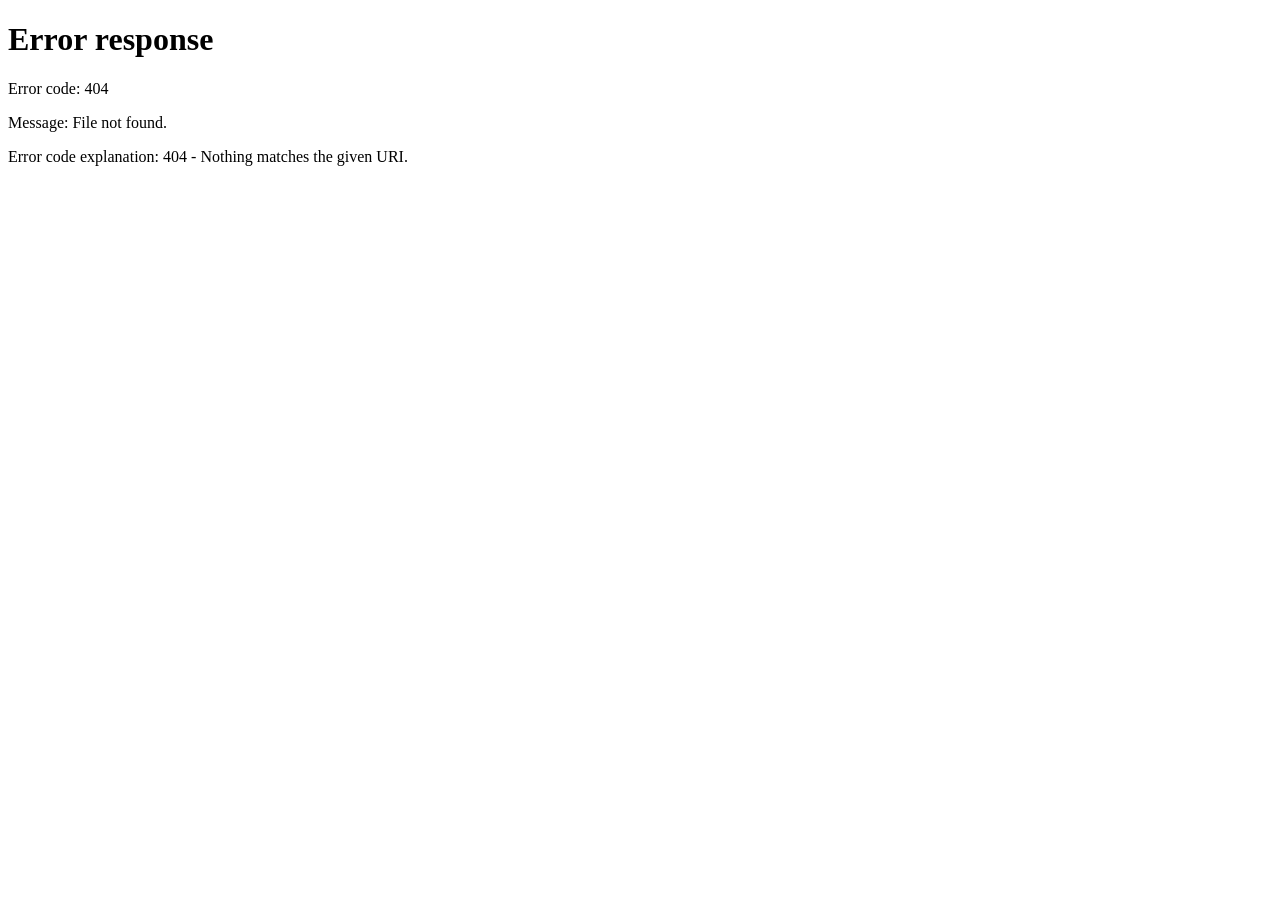
==== commit 06fd2463: "10단계: 공개 · 홍보 준비 (소개 화면, 링크 미리보기, 가입 경로, 장난 방지 제한, 홍보 자료) - 소개 화면 welcome.html (dorantalk.com/welcom" ====
--- a/index.html
+++ b/index.html
@@ -4,8 +4,20 @@
   <meta charset="utf-8">
   <meta name="viewport" content="width=device-width, initial-scale=1, viewport-fit=cover, interactive-widget=resizes-content">
   <meta name="theme-color" content="#c9581f">
-  <meta name="description" content="도란톡 - 가족끼리만 쓰는 소식·채팅 앱">
-  <title>도란톡</title>
+  <meta name="description" content="사진 · 소식 · 채팅을 우리 가족끼리만. 큰 글씨와 쉬운 화면으로 부모님도 편하게, 광고 없이 무료로 쓰는 가족 앱 도란톡.">
+  <title>도란톡 — 우리 가족만의 소식방</title>
+  <!-- 링크를 보냈을 때 보이는 미리보기 (카카오톡 · 인스타그램 · 페이스북 등) -->
+  <meta property="og:type" content="website">
+  <meta property="og:site_name" content="도란톡">
+  <meta property="og:locale" content="ko_KR">
+  <meta property="og:url" content="https://dorantalk.com/">
+  <meta property="og:title" content="도란톡 — 우리 가족만의 소식방">
+  <meta property="og:description" content="사진 · 소식 · 채팅을 우리 가족끼리만. 큰 글씨, 쉬운 화면, 광고 없이 무료.">
+  <meta property="og:image" content="https://dorantalk.com/assets/og-image.png">
+  <meta property="og:image:width" content="1200">
+  <meta property="og:image:height" content="630">
+  <meta name="twitter:card" content="summary_large_image">
+  <meta name="twitter:image" content="https://dorantalk.com/assets/og-image.png">
   <!-- 휴대폰 홈 화면에 앱처럼 추가하기 (PWA) -->
   <link rel="manifest" href="/manifest.webmanifest">
   <link rel="icon" href="/icons/favicon-32.png" sizes="32x32" type="image/png">
--- a/css/style.css
+++ b/css/style.css
@@ -1534,3 +1534,180 @@
 .key-head { display: flex; align-items: center; justify-content: space-between; gap: 8px; margin: 0 2px 8px; }
 .key-value { font-family: ui-monospace, SFMono-Regular, Menlo, Consolas, monospace; font-size: 0.85rem; word-break: break-all; }
 .push-card .form-msg { margin-bottom: 12px; }
+
+/* =====================================================================
+   소개 화면 (welcome.html) — 광고 · 홍보 링크로 처음 온 사람이 보는 화면
+   ===================================================================== */
+body.landing { line-height: 1.65; }
+.lp-wrap { width: 100%; max-width: 1080px; margin: 0 auto; padding: 0 20px; }
+.lp-narrow { max-width: 720px; }
+.lp-center { text-align: center; }
+
+.lp-top {
+  position: sticky;
+  top: 0;
+  z-index: 50;
+  background: var(--bar-bg);
+  backdrop-filter: saturate(180%) blur(16px);
+  -webkit-backdrop-filter: saturate(180%) blur(16px);
+  box-shadow: 0 1px 0 var(--line);
+  padding-top: env(safe-area-inset-top);
+}
+.lp-top-inner { display: flex; align-items: center; justify-content: space-between; min-height: 60px; }
+.lp-logo { display: inline-flex; align-items: center; gap: 8px; color: var(--text); text-decoration: none; font-weight: 800; font-size: 1.2rem; letter-spacing: -0.02em; }
+.lp-logo img { border-radius: 10px; }
+.lp-top-login { font-weight: 800; text-decoration: none; padding: 10px 16px; border-radius: 999px; background: var(--surface); color: var(--text); box-shadow: var(--elev-1); }
+
+.lp-hero { padding: 32px 0 24px; overflow: hidden; }
+.lp-hero-grid { display: grid; gap: 28px; align-items: center; }
+.lp-chip {
+  display: inline-block;
+  margin: 0 0 14px;
+  padding: 6px 14px;
+  border-radius: 999px;
+  background: var(--surface);
+  color: var(--accent-text);
+  font-weight: 800;
+  font-size: 0.9rem;
+  box-shadow: var(--elev-1);
+}
+.lp-title { font-size: 2.3rem; line-height: 1.22; margin: 0 0 14px; letter-spacing: -0.03em; }
+.lp-accent { color: var(--accent-text); }
+.lp-lead { font-size: 1.1rem; color: var(--muted); margin: 0 0 22px; }
+.lp-cta-row { display: flex; flex-direction: column; gap: 8px; max-width: 420px; }
+.lp-cta { min-height: 60px; font-size: 1.2rem; box-shadow: var(--pill-shadow); }
+.lp-sub-link { display: inline-block; padding: 10px 4px; font-weight: 800; text-align: center; }
+.lp-badges { list-style: none; display: flex; flex-wrap: wrap; gap: 8px; padding: 0; margin: 18px 0 0; }
+.lp-badges li { padding: 4px 12px; border-radius: 999px; background: var(--chip-bg); color: var(--muted); font-weight: 700; font-size: 0.88rem; }
+
+/* 휴대폰 모양 틀 */
+.lp-phone {
+  position: relative;
+  width: 240px;
+  padding: 9px;
+  border-radius: 40px;
+  background: #18181b;
+  box-shadow: 0 30px 60px rgba(70, 35, 10, 0.25), inset 0 0 0 2px #2f2f35;
+}
+.lp-phone::before {
+  content: '';
+  position: absolute;
+  top: 15px;
+  left: 50%;
+  width: 66px;
+  height: 18px;
+  transform: translateX(-50%);
+  border-radius: 12px;
+  background: #18181b;
+  z-index: 2;
+}
+/* 화면 맨 위 상태 표시줄 자리 (노치가 앱 제목을 가리지 않게) */
+.lp-phone::after {
+  content: '';
+  position: absolute;
+  top: 9px;
+  left: 9px;
+  right: 9px;
+  height: 28px;
+  border-radius: 31px 31px 0 0;
+  background: #fff3e6;
+  z-index: 1;
+}
+.lp-phone img { display: block; width: 100%; height: auto; aspect-ratio: 390 / 844; margin-top: 28px; border-radius: 0 0 31px 31px; background: var(--fill); }
+
+.lp-phones { position: relative; height: 470px; max-width: 420px; width: 100%; margin: 0 auto; }
+.lp-phone-front { position: absolute; right: 6%; top: 0; z-index: 2; }
+.lp-phone-back { position: absolute; left: 4%; top: 46px; transform: rotate(-7deg) scale(0.9); opacity: 0.95; }
+.lp-notify {
+  position: absolute;
+  z-index: 3;
+  left: 0;
+  top: 18px;
+  display: flex;
+  align-items: center;
+  gap: 10px;
+  max-width: 250px;
+  padding: 10px 14px 10px 10px;
+  border-radius: 18px;
+  background: rgba(255, 255, 255, 0.92);
+  backdrop-filter: blur(10px);
+  -webkit-backdrop-filter: blur(10px);
+  box-shadow: 0 12px 30px rgba(70, 35, 10, 0.22);
+  color: #2a1f17;
+  animation: lp-pop 0.6s 0.4s var(--ease) both;
+}
+.lp-notify img { border-radius: 9px; flex: none; }
+.lp-notify p { margin: 0; line-height: 1.35; }
+.lp-notify-title { font-weight: 800; font-size: 0.82rem; }
+.lp-notify-body { font-size: 0.9rem; }
+@keyframes lp-pop { from { opacity: 0; transform: translateY(-10px) scale(0.96); } to { opacity: 1; transform: none; } }
+
+.lp-section { padding: 52px 0; }
+.lp-h2 { font-size: 1.65rem; line-height: 1.3; margin: 0 0 20px; letter-spacing: -0.03em; }
+.lp-kicker { margin: 0 0 6px; color: var(--accent-text); font-weight: 800; }
+.lp-cards { display: grid; gap: 14px; }
+.lp-card { background: var(--surface); border-radius: var(--radius); box-shadow: var(--elev-1); padding: 22px 20px; }
+.lp-card p { margin: 0; color: var(--muted); }
+.lp-card .lp-card-title, .lp-steps .lp-card-title { color: var(--text); font-weight: 800; font-size: 1.1rem; margin: 0 0 6px; }
+.lp-ico { display: inline-grid; place-items: center; width: 48px; height: 48px; margin-bottom: 12px; border-radius: 15px; background: var(--primary-soft); color: var(--accent-text); }
+
+.lp-feature-grid { display: grid; gap: 28px; align-items: center; justify-items: center; }
+.lp-feature-grid > div:last-child { width: 100%; max-width: 460px; }
+.lp-phone-solo { width: 230px; }
+.lp-list { list-style: none; padding: 0; margin: 0; }
+.lp-list li { position: relative; padding: 0 0 12px 34px; font-size: 1.05rem; }
+.lp-list li::before {
+  content: '';
+  position: absolute;
+  left: 0;
+  top: 4px;
+  width: 22px;
+  height: 22px;
+  border-radius: 50%;
+  background: var(--primary-soft) center / 14px no-repeat url("data:image/svg+xml,%3Csvg xmlns='http://www.w3.org/2000/svg' viewBox='0 0 24 24' fill='none' stroke='%23b8470f' stroke-width='3.5' stroke-linecap='round' stroke-linejoin='round'%3E%3Cpath d='M20 6 9 17l-5-5'/%3E%3C/svg%3E");
+}
+
+.lp-steps { list-style: none; padding: 0; margin: 0; display: grid; gap: 14px; }
+.lp-steps li { display: flex; gap: 16px; align-items: flex-start; background: var(--surface); border-radius: var(--radius); box-shadow: var(--elev-1); padding: 20px; }
+.lp-steps p { margin: 0; color: var(--muted); }
+.lp-step-num { flex: none; display: grid; place-items: center; width: 40px; height: 40px; border-radius: 50%; background: var(--primary); color: var(--on-primary); font-weight: 800; font-size: 1.15rem; }
+
+.lp-faq details { background: var(--surface); border-radius: var(--radius-md); box-shadow: var(--elev-1); margin-bottom: 10px; }
+.lp-faq summary { cursor: pointer; list-style: none; padding: 18px 48px 18px 20px; font-weight: 800; font-size: 1.05rem; position: relative; }
+.lp-faq summary::-webkit-details-marker { display: none; }
+.lp-faq summary::after { content: '+'; position: absolute; right: 20px; top: 50%; transform: translateY(-50%); font-size: 1.5rem; color: var(--accent-text); }
+.lp-faq details[open] summary::after { content: '−'; }
+.lp-faq details p { margin: 0; padding: 0 20px 18px; color: var(--muted); }
+
+.lp-final { padding: 48px 0 56px; }
+.lp-final .lp-cta { max-width: 420px; margin: 0 auto 6px; }
+.lp-footer { padding: 28px 0 calc(28px + env(safe-area-inset-bottom)); text-align: center; box-shadow: 0 -1px 0 var(--line); }
+.lp-footer p { margin: 0 0 6px; }
+
+@media (min-width: 900px) {
+  .lp-hero { padding: 64px 0 40px; }
+  .lp-hero-grid { grid-template-columns: 1.05fr 1fr; gap: 40px; }
+  .lp-title { font-size: 3.3rem; }
+  .lp-lead { font-size: 1.25rem; }
+  .lp-phones { height: 600px; max-width: 480px; }
+  .lp-phone { width: 290px; }
+  .lp-notify { top: 40px; }
+  .lp-section { padding: 72px 0; }
+  .lp-h2 { font-size: 2.1rem; }
+  .lp-cards { grid-template-columns: repeat(3, 1fr); }
+  .lp-cards-4 { grid-template-columns: repeat(4, 1fr); }
+  .lp-steps { grid-template-columns: repeat(3, 1fr); }
+  .lp-steps li { flex-direction: column; }
+  .lp-feature-grid { grid-template-columns: 1fr 1fr; gap: 56px; }
+  .lp-feature-rev .lp-phone-solo { order: 2; }
+  .lp-phone-solo { width: 270px; }
+}
+@media (min-width: 600px) and (max-width: 899px) {
+  .lp-cards-4 { grid-template-columns: 1fr 1fr; }
+}
+@media (max-width: 360px) {
+  .lp-title { font-size: 2rem; }
+  .lp-phone { width: 210px; }
+  .lp-phones { height: 420px; }
+  .lp-notify { max-width: 220px; }
+}
